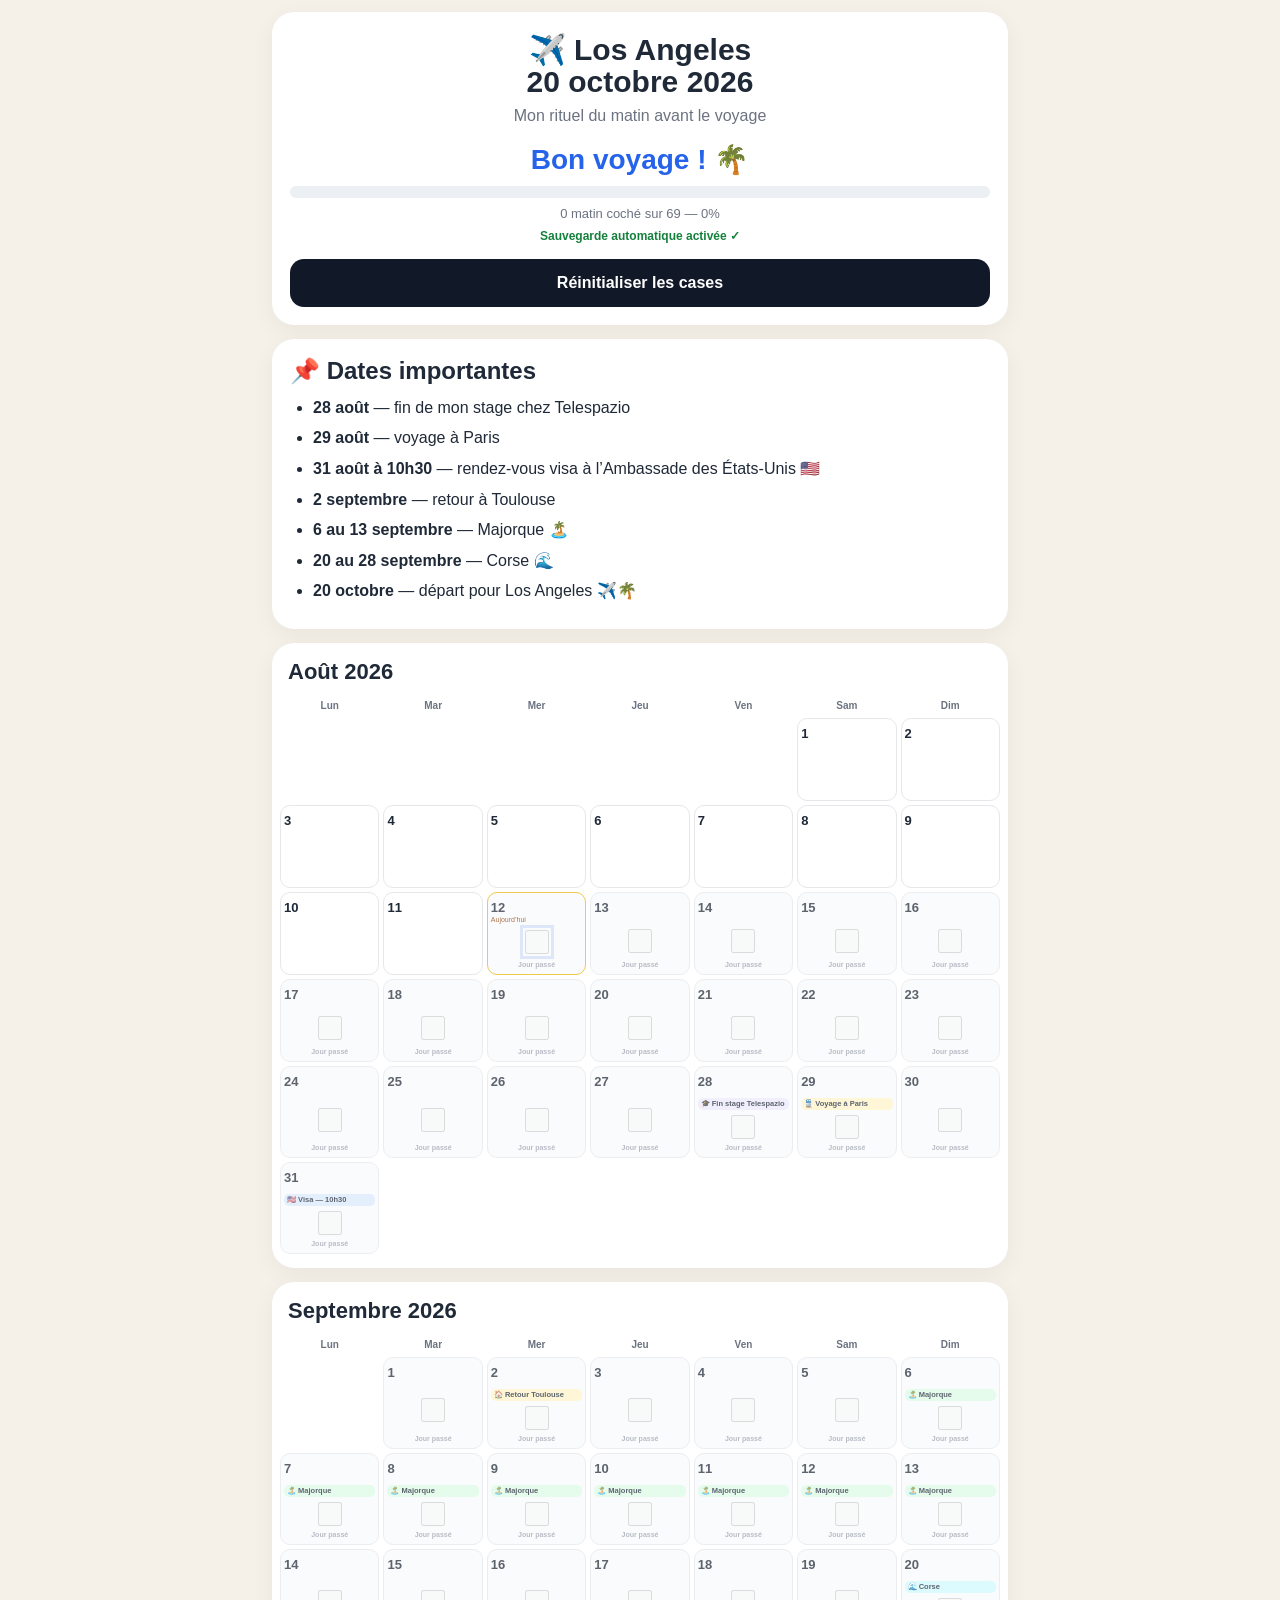
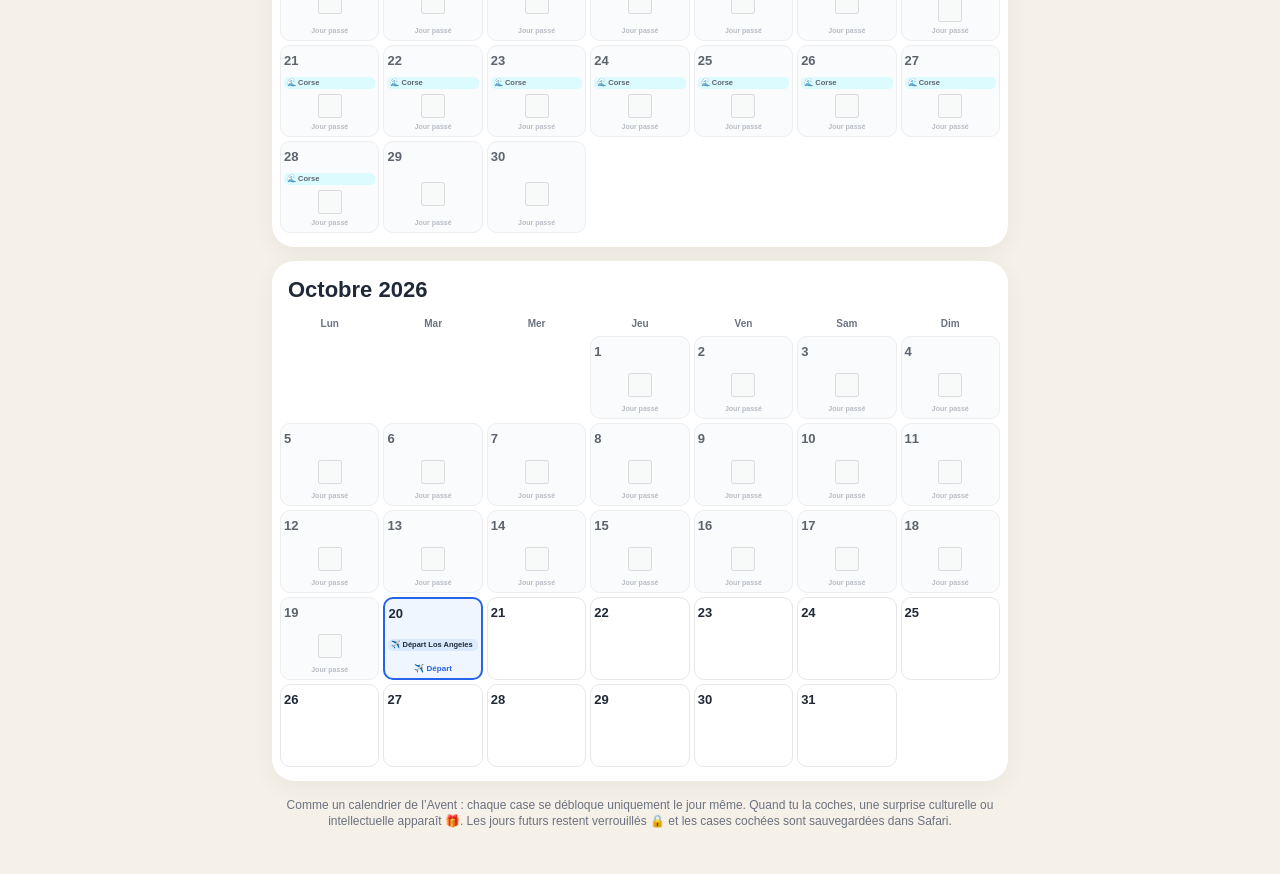
==== calendrier_los_angeles_avent_articles.html @ ee4fb354 "Update calendar" ====
<!DOCTYPE html>
<html lang="fr">
<head>
<meta charset="UTF-8">
<meta name="viewport" content="width=device-width, initial-scale=1, viewport-fit=cover">
<title>Los Angeles — 20 octobre 2026</title>
<style>
:root {
  --bg:#f5f0e8; --card:#fff; --text:#1f2937; --muted:#6b7280;
  --blue:#2563eb; --green:#16a34a; --border:#e5e7eb; --today:#fff6cc;
}
* { box-sizing:border-box; }
html { -webkit-text-size-adjust:100%; }
body {
  margin:0; background:var(--bg); color:var(--text);
  font-family:-apple-system,BlinkMacSystemFont,"Segoe UI",Arial,sans-serif;
  overflow-x:hidden;
}
.wrap { width:100%; max-width:760px; margin:auto; padding:12px; }
.card,.month {
  background:var(--card); border-radius:22px; padding:18px;
  margin-bottom:14px; box-shadow:0 6px 24px rgba(0,0,0,.05);
}
.hero { text-align:center; }
h1 { font-size:30px; line-height:1.08; margin:4px 0 8px; }
.subtitle { color:var(--muted); font-size:16px; }
.countdown { font-size:28px; font-weight:800; color:var(--blue); margin:18px 0 10px; }
.progress { height:12px; border-radius:999px; background:#eceff3; overflow:hidden; }
.progress > div { height:100%; width:0; background:var(--green); transition:width .2s; }
.stats { margin-top:8px; color:var(--muted); font-size:13px; min-height:18px; }
.save-status { margin-top:5px; color:#15803d; font-size:12px; font-weight:700; min-height:16px; }
.reset {
  width:100%; min-height:48px; margin-top:14px; border:0; border-radius:14px;
  background:#111827; color:white; font-size:16px; font-weight:600;
}
.dates h2 { font-size:24px; margin:0 0 12px; }
.dates ul { margin:0; padding-left:23px; }
.dates li { margin:9px 0; line-height:1.35; }
.month { padding:14px 8px; }
.month h2 { margin:2px 8px 12px; font-size:22px; }
.grid { display:grid; grid-template-columns:repeat(7,minmax(0,1fr)); gap:4px; }
.dow { text-align:center; font-size:10px; font-weight:800; color:var(--muted); padding:3px 0; }
.day,.blank { min-width:0; min-height:83px; border-radius:10px; }
.day {
  border:1px solid var(--border); padding:5px 3px; display:flex;
  flex-direction:column; gap:3px; justify-content:space-between; background:#fff;
}
.day.today { background:var(--today); border-color:#eab308; }
.day.done { background:#f0fdf4; border-color:#86efac; }
.day.trip { border:2px solid var(--blue); background:#eff6ff; }
.top { min-height:23px; }
.num { font-weight:800; font-size:13px; }
.todaylabel { font-size:7px; color:#92400e; line-height:1; }
.event {
  border-radius:5px; padding:2px 3px; font-size:7.5px; line-height:1.1;
  font-weight:700; overflow-wrap:anywhere;
}
.stage { background:#ede9fe; }
.paris { background:#fef3c7; }
.visa { background:#dbeafe; }
.majorque { background:#dcfce7; }
.corse { background:#cffafe; }
.tripbadge { background:#dbeafe; }
.checkrow {
  display:flex; align-items:center; justify-content:center; min-height:28px;
  cursor:pointer;
}
.checkrow input { width:24px; height:24px; margin:0; }
.checkrow span { display:none; }
.departure { font-size:8px; font-weight:800; color:var(--blue); text-align:center; }
.day.locked { background:#f8fafc; opacity:.62; }
.day.missed { background:#f9fafb; opacity:.72; }
.lockmsg { font-size:8px; text-align:center; color:#64748b; font-weight:700; line-height:1.1; }
.missedmsg { font-size:7px; text-align:center; color:#9ca3af; font-weight:700; line-height:1.1; }
.day.today .checkrow input { outline:3px solid rgba(37,99,235,.18); outline-offset:2px; }
.note { color:var(--muted); text-align:center; font-size:12px; line-height:1.4; padding:2px 12px 20px; }

@media (max-width:390px) {
  .wrap { padding:7px; }
  .card { padding:15px 12px; border-radius:18px; }
  h1 { font-size:25px; }
  .countdown { font-size:24px; }
  .month { padding:11px 5px; border-radius:17px; }
  .grid { gap:3px; }
  .day,.blank { min-height:78px; }
  .day { padding:4px 2px; }
  .event { font-size:6.8px; padding:2px; }
  .checkrow input { width:22px; height:22px; }
}

.surprise-modal {
  position:fixed; inset:0; z-index:9999; display:none;
  align-items:center; justify-content:center; padding:18px;
  background:rgba(15,23,42,.58); backdrop-filter:blur(4px);
}
.surprise-modal.show { display:flex; }
.surprise-box {
  width:min(100%,520px); max-height:82vh; overflow:auto;
  background:#fff; border-radius:24px; padding:24px 20px 20px;
  box-shadow:0 24px 80px rgba(0,0,0,.25);
  animation:pop .24s ease-out;
}
@keyframes pop {
  from { transform:scale(.92); opacity:0; }
  to { transform:scale(1); opacity:1; }
}
.surprise-kicker {
  font-size:13px; text-transform:uppercase; letter-spacing:.08em;
  color:#7c3aed; font-weight:800; margin-bottom:8px;
}
.surprise-box h3 {
  margin:0 0 12px; font-size:24px; line-height:1.18;
}
.surprise-box p {
  margin:0; font-size:16px; line-height:1.55; color:#374151;
}
.surprise-close {
  width:100%; min-height:48px; margin-top:18px; border:0;
  border-radius:14px; background:#111827; color:white;
  font-size:16px; font-weight:700;
}
.surprise-again {
  display:none; width:100%; margin-top:4px; border:1px solid #ddd6fe;
  background:#f5f3ff; color:#5b21b6; border-radius:10px;
  min-height:30px; font-size:11px; font-weight:700;
}
.day.done .surprise-again { display:block; }
@media (max-width:390px) {
  .surprise-box { padding:20px 16px 16px; border-radius:20px; }
  .surprise-box h3 { font-size:21px; }
  .surprise-box p { font-size:15px; }
}


.article-body {
  font-size:15px;
  line-height:1.65;
  color:#374151;
}
.article-body p {
  margin:0 0 14px;
}
.takeaway {
  margin-top:16px;
  padding:14px;
  border-radius:14px;
  background:#f5f3ff;
  color:#5b21b6;
  line-height:1.5;
}
.surprise-box {
  max-height:88vh;
}
@media (max-width:390px) {
  .article-body { font-size:14.5px; line-height:1.6; }
  .surprise-box { max-height:86vh; }
}

</style>
</head>
<body>
<div class="wrap">

<section class="card hero">
  <h1>✈️ Los Angeles<br>20 octobre 2026</h1>
  <div class="subtitle">Mon rituel du matin avant le voyage</div>
  <div class="countdown" id="countdown">J-69 avant Los Angeles 🌴</div>
  <div class="progress"><div id="bar"></div></div>
  <div class="stats" id="stats">Coche une case chaque matin ✅</div>
  <div class="save-status" id="saveStatus">Sauvegarde automatique activée ✓</div>
  <button class="reset" id="reset" type="button">Réinitialiser les cases</button>
</section>

<section class="card dates">
  <h2>📌 Dates importantes</h2>
  <ul>
    <li><strong>28 août</strong> — fin de mon stage chez Telespazio</li>
    <li><strong>29 août</strong> — voyage à Paris</li>
    <li><strong>31 août à 10h30</strong> — rendez-vous visa à l’Ambassade des États-Unis 🇺🇸</li>
    <li><strong>2 septembre</strong> — retour à Toulouse</li>
    <li><strong>6 au 13 septembre</strong> — Majorque 🏝️</li>
    <li><strong>20 au 28 septembre</strong> — Corse 🌊</li>
    <li><strong>20 octobre</strong> — départ pour Los Angeles ✈️🌴</li>
  </ul>
</section>

<section class="month"><h2>Août 2026</h2><div class="grid"><div class="dow">Lun</div><div class="dow">Mar</div><div class="dow">Mer</div><div class="dow">Jeu</div><div class="dow">Ven</div><div class="dow">Sam</div><div class="dow">Dim</div><div class="blank"></div><div class="blank"></div><div class="blank"></div><div class="blank"></div><div class="blank"></div><div class="day past"><div class="top"><span class="num">1</span></div></div><div class="day past"><div class="top"><span class="num">2</span></div></div><div class="day past"><div class="top"><span class="num">3</span></div></div><div class="day past"><div class="top"><span class="num">4</span></div></div><div class="day past"><div class="top"><span class="num">5</span></div></div><div class="day past"><div class="top"><span class="num">6</span></div></div><div class="day past"><div class="top"><span class="num">7</span></div></div><div class="day past"><div class="top"><span class="num">8</span></div></div><div class="day past"><div class="top"><span class="num">9</span></div></div><div class="day past"><div class="top"><span class="num">10</span></div></div><div class="day past"><div class="top"><span class="num">11</span></div></div><div class="day today"><div class="top"><span class="num">12</span><div class="todaylabel">Aujourd’hui</div></div><label class="checkrow"><input type="checkbox" data-key="2026-08-12" aria-label="Cocher le 12 Août"><span>Fait</span></label></div><div class="day"><div class="top"><span class="num">13</span></div><label class="checkrow"><input type="checkbox" data-key="2026-08-13" aria-label="Cocher le 13 Août"><span>Fait</span></label></div><div class="day"><div class="top"><span class="num">14</span></div><label class="checkrow"><input type="checkbox" data-key="2026-08-14" aria-label="Cocher le 14 Août"><span>Fait</span></label></div><div class="day"><div class="top"><span class="num">15</span></div><label class="checkrow"><input type="checkbox" data-key="2026-08-15" aria-label="Cocher le 15 Août"><span>Fait</span></label></div><div class="day"><div class="top"><span class="num">16</span></div><label class="checkrow"><input type="checkbox" data-key="2026-08-16" aria-label="Cocher le 16 Août"><span>Fait</span></label></div><div class="day"><div class="top"><span class="num">17</span></div><label class="checkrow"><input type="checkbox" data-key="2026-08-17" aria-label="Cocher le 17 Août"><span>Fait</span></label></div><div class="day"><div class="top"><span class="num">18</span></div><label class="checkrow"><input type="checkbox" data-key="2026-08-18" aria-label="Cocher le 18 Août"><span>Fait</span></label></div><div class="day"><div class="top"><span class="num">19</span></div><label class="checkrow"><input type="checkbox" data-key="2026-08-19" aria-label="Cocher le 19 Août"><span>Fait</span></label></div><div class="day"><div class="top"><span class="num">20</span></div><label class="checkrow"><input type="checkbox" data-key="2026-08-20" aria-label="Cocher le 20 Août"><span>Fait</span></label></div><div class="day"><div class="top"><span class="num">21</span></div><label class="checkrow"><input type="checkbox" data-key="2026-08-21" aria-label="Cocher le 21 Août"><span>Fait</span></label></div><div class="day"><div class="top"><span class="num">22</span></div><label class="checkrow"><input type="checkbox" data-key="2026-08-22" aria-label="Cocher le 22 Août"><span>Fait</span></label></div><div class="day"><div class="top"><span class="num">23</span></div><label class="checkrow"><input type="checkbox" data-key="2026-08-23" aria-label="Cocher le 23 Août"><span>Fait</span></label></div><div class="day"><div class="top"><span class="num">24</span></div><label class="checkrow"><input type="checkbox" data-key="2026-08-24" aria-label="Cocher le 24 Août"><span>Fait</span></label></div><div class="day"><div class="top"><span class="num">25</span></div><label class="checkrow"><input type="checkbox" data-key="2026-08-25" aria-label="Cocher le 25 Août"><span>Fait</span></label></div><div class="day"><div class="top"><span class="num">26</span></div><label class="checkrow"><input type="checkbox" data-key="2026-08-26" aria-label="Cocher le 26 Août"><span>Fait</span></label></div><div class="day"><div class="top"><span class="num">27</span></div><label class="checkrow"><input type="checkbox" data-key="2026-08-27" aria-label="Cocher le 27 Août"><span>Fait</span></label></div><div class="day"><div class="top"><span class="num">28</span></div><div class="event stage">🎓 Fin stage Telespazio</div><label class="checkrow"><input type="checkbox" data-key="2026-08-28" aria-label="Cocher le 28 Août"><span>Fait</span></label></div><div class="day"><div class="top"><span class="num">29</span></div><div class="event paris">🚆 Voyage à Paris</div><label class="checkrow"><input type="checkbox" data-key="2026-08-29" aria-label="Cocher le 29 Août"><span>Fait</span></label></div><div class="day"><div class="top"><span class="num">30</span></div><label class="checkrow"><input type="checkbox" data-key="2026-08-30" aria-label="Cocher le 30 Août"><span>Fait</span></label></div><div class="day"><div class="top"><span class="num">31</span></div><div class="event visa">🇺🇸 Visa — 10h30</div><label class="checkrow"><input type="checkbox" data-key="2026-08-31" aria-label="Cocher le 31 Août"><span>Fait</span></label></div><div class="blank"></div><div class="blank"></div><div class="blank"></div><div class="blank"></div><div class="blank"></div><div class="blank"></div></div></section>
<section class="month"><h2>Septembre 2026</h2><div class="grid"><div class="dow">Lun</div><div class="dow">Mar</div><div class="dow">Mer</div><div class="dow">Jeu</div><div class="dow">Ven</div><div class="dow">Sam</div><div class="dow">Dim</div><div class="blank"></div><div class="day"><div class="top"><span class="num">1</span></div><label class="checkrow"><input type="checkbox" data-key="2026-09-01" aria-label="Cocher le 1 Septembre"><span>Fait</span></label></div><div class="day"><div class="top"><span class="num">2</span></div><div class="event paris">🏠 Retour Toulouse</div><label class="checkrow"><input type="checkbox" data-key="2026-09-02" aria-label="Cocher le 2 Septembre"><span>Fait</span></label></div><div class="day"><div class="top"><span class="num">3</span></div><label class="checkrow"><input type="checkbox" data-key="2026-09-03" aria-label="Cocher le 3 Septembre"><span>Fait</span></label></div><div class="day"><div class="top"><span class="num">4</span></div><label class="checkrow"><input type="checkbox" data-key="2026-09-04" aria-label="Cocher le 4 Septembre"><span>Fait</span></label></div><div class="day"><div class="top"><span class="num">5</span></div><label class="checkrow"><input type="checkbox" data-key="2026-09-05" aria-label="Cocher le 5 Septembre"><span>Fait</span></label></div><div class="day"><div class="top"><span class="num">6</span></div><div class="event majorque">🏝️ Majorque</div><label class="checkrow"><input type="checkbox" data-key="2026-09-06" aria-label="Cocher le 6 Septembre"><span>Fait</span></label></div><div class="day"><div class="top"><span class="num">7</span></div><div class="event majorque">🏝️ Majorque</div><label class="checkrow"><input type="checkbox" data-key="2026-09-07" aria-label="Cocher le 7 Septembre"><span>Fait</span></label></div><div class="day"><div class="top"><span class="num">8</span></div><div class="event majorque">🏝️ Majorque</div><label class="checkrow"><input type="checkbox" data-key="2026-09-08" aria-label="Cocher le 8 Septembre"><span>Fait</span></label></div><div class="day"><div class="top"><span class="num">9</span></div><div class="event majorque">🏝️ Majorque</div><label class="checkrow"><input type="checkbox" data-key="2026-09-09" aria-label="Cocher le 9 Septembre"><span>Fait</span></label></div><div class="day"><div class="top"><span class="num">10</span></div><div class="event majorque">🏝️ Majorque</div><label class="checkrow"><input type="checkbox" data-key="2026-09-10" aria-label="Cocher le 10 Septembre"><span>Fait</span></label></div><div class="day"><div class="top"><span class="num">11</span></div><div class="event majorque">🏝️ Majorque</div><label class="checkrow"><input type="checkbox" data-key="2026-09-11" aria-label="Cocher le 11 Septembre"><span>Fait</span></label></div><div class="day"><div class="top"><span class="num">12</span></div><div class="event majorque">🏝️ Majorque</div><label class="checkrow"><input type="checkbox" data-key="2026-09-12" aria-label="Cocher le 12 Septembre"><span>Fait</span></label></div><div class="day"><div class="top"><span class="num">13</span></div><div class="event majorque">🏝️ Majorque</div><label class="checkrow"><input type="checkbox" data-key="2026-09-13" aria-label="Cocher le 13 Septembre"><span>Fait</span></label></div><div class="day"><div class="top"><span class="num">14</span></div><label class="checkrow"><input type="checkbox" data-key="2026-09-14" aria-label="Cocher le 14 Septembre"><span>Fait</span></label></div><div class="day"><div class="top"><span class="num">15</span></div><label class="checkrow"><input type="checkbox" data-key="2026-09-15" aria-label="Cocher le 15 Septembre"><span>Fait</span></label></div><div class="day"><div class="top"><span class="num">16</span></div><label class="checkrow"><input type="checkbox" data-key="2026-09-16" aria-label="Cocher le 16 Septembre"><span>Fait</span></label></div><div class="day"><div class="top"><span class="num">17</span></div><label class="checkrow"><input type="checkbox" data-key="2026-09-17" aria-label="Cocher le 17 Septembre"><span>Fait</span></label></div><div class="day"><div class="top"><span class="num">18</span></div><label class="checkrow"><input type="checkbox" data-key="2026-09-18" aria-label="Cocher le 18 Septembre"><span>Fait</span></label></div><div class="day"><div class="top"><span class="num">19</span></div><label class="checkrow"><input type="checkbox" data-key="2026-09-19" aria-label="Cocher le 19 Septembre"><span>Fait</span></label></div><div class="day"><div class="top"><span class="num">20</span></div><div class="event corse">🌊 Corse</div><label class="checkrow"><input type="checkbox" data-key="2026-09-20" aria-label="Cocher le 20 Septembre"><span>Fait</span></label></div><div class="day"><div class="top"><span class="num">21</span></div><div class="event corse">🌊 Corse</div><label class="checkrow"><input type="checkbox" data-key="2026-09-21" aria-label="Cocher le 21 Septembre"><span>Fait</span></label></div><div class="day"><div class="top"><span class="num">22</span></div><div class="event corse">🌊 Corse</div><label class="checkrow"><input type="checkbox" data-key="2026-09-22" aria-label="Cocher le 22 Septembre"><span>Fait</span></label></div><div class="day"><div class="top"><span class="num">23</span></div><div class="event corse">🌊 Corse</div><label class="checkrow"><input type="checkbox" data-key="2026-09-23" aria-label="Cocher le 23 Septembre"><span>Fait</span></label></div><div class="day"><div class="top"><span class="num">24</span></div><div class="event corse">🌊 Corse</div><label class="checkrow"><input type="checkbox" data-key="2026-09-24" aria-label="Cocher le 24 Septembre"><span>Fait</span></label></div><div class="day"><div class="top"><span class="num">25</span></div><div class="event corse">🌊 Corse</div><label class="checkrow"><input type="checkbox" data-key="2026-09-25" aria-label="Cocher le 25 Septembre"><span>Fait</span></label></div><div class="day"><div class="top"><span class="num">26</span></div><div class="event corse">🌊 Corse</div><label class="checkrow"><input type="checkbox" data-key="2026-09-26" aria-label="Cocher le 26 Septembre"><span>Fait</span></label></div><div class="day"><div class="top"><span class="num">27</span></div><div class="event corse">🌊 Corse</div><label class="checkrow"><input type="checkbox" data-key="2026-09-27" aria-label="Cocher le 27 Septembre"><span>Fait</span></label></div><div class="day"><div class="top"><span class="num">28</span></div><div class="event corse">🌊 Corse</div><label class="checkrow"><input type="checkbox" data-key="2026-09-28" aria-label="Cocher le 28 Septembre"><span>Fait</span></label></div><div class="day"><div class="top"><span class="num">29</span></div><label class="checkrow"><input type="checkbox" data-key="2026-09-29" aria-label="Cocher le 29 Septembre"><span>Fait</span></label></div><div class="day"><div class="top"><span class="num">30</span></div><label class="checkrow"><input type="checkbox" data-key="2026-09-30" aria-label="Cocher le 30 Septembre"><span>Fait</span></label></div><div class="blank"></div><div class="blank"></div><div class="blank"></div><div class="blank"></div></div></section>
<section class="month"><h2>Octobre 2026</h2><div class="grid"><div class="dow">Lun</div><div class="dow">Mar</div><div class="dow">Mer</div><div class="dow">Jeu</div><div class="dow">Ven</div><div class="dow">Sam</div><div class="dow">Dim</div><div class="blank"></div><div class="blank"></div><div class="blank"></div><div class="day"><div class="top"><span class="num">1</span></div><label class="checkrow"><input type="checkbox" data-key="2026-10-01" aria-label="Cocher le 1 Octobre"><span>Fait</span></label></div><div class="day"><div class="top"><span class="num">2</span></div><label class="checkrow"><input type="checkbox" data-key="2026-10-02" aria-label="Cocher le 2 Octobre"><span>Fait</span></label></div><div class="day"><div class="top"><span class="num">3</span></div><label class="checkrow"><input type="checkbox" data-key="2026-10-03" aria-label="Cocher le 3 Octobre"><span>Fait</span></label></div><div class="day"><div class="top"><span class="num">4</span></div><label class="checkrow"><input type="checkbox" data-key="2026-10-04" aria-label="Cocher le 4 Octobre"><span>Fait</span></label></div><div class="day"><div class="top"><span class="num">5</span></div><label class="checkrow"><input type="checkbox" data-key="2026-10-05" aria-label="Cocher le 5 Octobre"><span>Fait</span></label></div><div class="day"><div class="top"><span class="num">6</span></div><label class="checkrow"><input type="checkbox" data-key="2026-10-06" aria-label="Cocher le 6 Octobre"><span>Fait</span></label></div><div class="day"><div class="top"><span class="num">7</span></div><label class="checkrow"><input type="checkbox" data-key="2026-10-07" aria-label="Cocher le 7 Octobre"><span>Fait</span></label></div><div class="day"><div class="top"><span class="num">8</span></div><label class="checkrow"><input type="checkbox" data-key="2026-10-08" aria-label="Cocher le 8 Octobre"><span>Fait</span></label></div><div class="day"><div class="top"><span class="num">9</span></div><label class="checkrow"><input type="checkbox" data-key="2026-10-09" aria-label="Cocher le 9 Octobre"><span>Fait</span></label></div><div class="day"><div class="top"><span class="num">10</span></div><label class="checkrow"><input type="checkbox" data-key="2026-10-10" aria-label="Cocher le 10 Octobre"><span>Fait</span></label></div><div class="day"><div class="top"><span class="num">11</span></div><label class="checkrow"><input type="checkbox" data-key="2026-10-11" aria-label="Cocher le 11 Octobre"><span>Fait</span></label></div><div class="day"><div class="top"><span class="num">12</span></div><label class="checkrow"><input type="checkbox" data-key="2026-10-12" aria-label="Cocher le 12 Octobre"><span>Fait</span></label></div><div class="day"><div class="top"><span class="num">13</span></div><label class="checkrow"><input type="checkbox" data-key="2026-10-13" aria-label="Cocher le 13 Octobre"><span>Fait</span></label></div><div class="day"><div class="top"><span class="num">14</span></div><label class="checkrow"><input type="checkbox" data-key="2026-10-14" aria-label="Cocher le 14 Octobre"><span>Fait</span></label></div><div class="day"><div class="top"><span class="num">15</span></div><label class="checkrow"><input type="checkbox" data-key="2026-10-15" aria-label="Cocher le 15 Octobre"><span>Fait</span></label></div><div class="day"><div class="top"><span class="num">16</span></div><label class="checkrow"><input type="checkbox" data-key="2026-10-16" aria-label="Cocher le 16 Octobre"><span>Fait</span></label></div><div class="day"><div class="top"><span class="num">17</span></div><label class="checkrow"><input type="checkbox" data-key="2026-10-17" aria-label="Cocher le 17 Octobre"><span>Fait</span></label></div><div class="day"><div class="top"><span class="num">18</span></div><label class="checkrow"><input type="checkbox" data-key="2026-10-18" aria-label="Cocher le 18 Octobre"><span>Fait</span></label></div><div class="day"><div class="top"><span class="num">19</span></div><label class="checkrow"><input type="checkbox" data-key="2026-10-19" aria-label="Cocher le 19 Octobre"><span>Fait</span></label></div><div class="day trip"><div class="top"><span class="num">20</span></div><div class="event tripbadge">✈️ Départ Los Angeles</div><div class="departure">✈️ Départ</div></div><div class="day"><div class="top"><span class="num">21</span></div></div><div class="day"><div class="top"><span class="num">22</span></div></div><div class="day"><div class="top"><span class="num">23</span></div></div><div class="day"><div class="top"><span class="num">24</span></div></div><div class="day"><div class="top"><span class="num">25</span></div></div><div class="day"><div class="top"><span class="num">26</span></div></div><div class="day"><div class="top"><span class="num">27</span></div></div><div class="day"><div class="top"><span class="num">28</span></div></div><div class="day"><div class="top"><span class="num">29</span></div></div><div class="day"><div class="top"><span class="num">30</span></div></div><div class="day"><div class="top"><span class="num">31</span></div></div><div class="blank"></div></div></section>

<p class="note">
Comme un calendrier de l’Avent : chaque case se débloque uniquement le jour même. Quand tu la coches, une surprise culturelle ou intellectuelle apparaît 🎁. Les jours futurs restent verrouillés 🔒 et les cases cochées sont sauvegardées dans Safari.
</p>
</div>

<div class="surprise-modal" id="surpriseModal" role="dialog" aria-modal="true" aria-labelledby="surpriseTitle">
  <div class="surprise-box">
    <div class="surprise-kicker">🎁 Article du jour</div>
    <h3 id="surpriseTitle"></h3>
    <div id="surpriseText" class="article-body"></div>
    <button class="surprise-close" id="surpriseClose" type="button">Terminer l’article ✓</button>
  </div>
</div>

<script>
(function() {
  const trip = new Date(2026,9,20);
  const STORAGE_KEY = "la_morning_checklist_2026_v4";
  const DB_NAME = "LosAngelesCalendarDB";
  const STORE_NAME = "calendar";
  const boxes = Array.from(document.querySelectorAll('input[type="checkbox"][data-key]'));
  const saveStatus = document.getElementById("saveStatus");
  const surprises = {"2026-08-12": {"title": "Pourquoi le ciel est bleu ?", "article": "<p><strong>Introduction.</strong> La lumière du Soleil contient toutes les couleurs. Dans l’atmosphère, les petites longueurs d’onde — surtout le bleu — sont davantage diffusées dans toutes les directions. C’est la diffusion de Rayleigh.</p><p>Ce sujet montre qu’une question simple peut ouvrir sur plusieurs domaines à la fois. Chercher le « pourquoi » permet souvent de relier sciences, histoire, géographie, technologie et société.</p><p>Ce qui est intéressant, c’est que ce phénomène ne doit pas être regardé isolément. Il s’inscrit dans un contexte plus large et permet de mieux comprendre le monde qui nous entoure. C’est l’objectif de ces cadeaux quotidiens : partir d’une idée simple et la développer comme dans un petit article.</p><div class='takeaway'><strong>À retenir :</strong> Une information devient plus mémorable lorsqu’on la relie à une situation concrète.</div>"}, "2026-08-13": {"title": "Los Angeles et son nom espagnol", "article": "<p><strong>Introduction.</strong> Los Angeles vient de l’espagnol. La ville a été fondée en 1781 sous domination espagnole. Son nom moderne conserve cette histoire hispanique.</p><p>Ce sujet permet de regarder Los Angeles autrement que comme une simple destination touristique. La ville actuelle résulte de plusieurs siècles d’histoire, de migrations, d’urbanisme, de cinéma, d’industrie et de transformations économiques.</p><p>Ce qui est intéressant, c’est que ce phénomène ne doit pas être regardé isolément. Il s’inscrit dans un contexte plus large et permet de mieux comprendre le monde qui nous entoure. C’est l’objectif de ces cadeaux quotidiens : partir d’une idée simple et la développer comme dans un petit article.</p><div class='takeaway'><strong>À retenir :</strong> Los Angeles est plus facile à comprendre quand on relie son image actuelle à son histoire et à sa géographie.</div>"}, "2026-08-14": {"title": "Comment fonctionne le GPS ?", "article": "<p><strong>Introduction.</strong> Ton téléphone calcule sa position grâce aux signaux de plusieurs satellites. Il mesure le temps mis par leurs signaux pour arriver et utilise la trilatération pour estimer ta position.</p><p>Derrière ce phénomène se cachent plusieurs disciplines : physique, mathématiques, informatique, électronique et ingénierie. Les systèmes spatiaux doivent fonctionner avec une précision extrême, car une petite erreur au départ peut devenir très importante après des milliers de kilomètres.</p><p>Ce qui est intéressant, c’est que ce phénomène ne doit pas être regardé isolément. Il s’inscrit dans un contexte plus large et permet de mieux comprendre le monde qui nous entoure. C’est l’objectif de ces cadeaux quotidiens : partir d’une idée simple et la développer comme dans un petit article.</p><div class='takeaway'><strong>À retenir :</strong> L’espace est un domaine où la précision, la redondance et la compréhension des lois physiques sont essentielles.</div>"}, "2026-08-15": {"title": "Pourquoi voyage-t-on mieux avec un passeport biométrique ?", "article": "<p><strong>Introduction.</strong> Un passeport biométrique contient une puce électronique avec des données d’identité et biométriques. Elle permet des contrôles plus rapides et renforce la vérification de l’identité.</p><p>Ces démarches sont directement liées à la souveraineté des États. Chaque pays fixe ses propres règles d’entrée, de séjour et de contrôle des voyageurs. Les documents demandés servent à vérifier l’identité, le motif du voyage et le respect des conditions prévues.</p><p>Ce qui est intéressant, c’est que ce phénomène ne doit pas être regardé isolément. Il s’inscrit dans un contexte plus large et permet de mieux comprendre le monde qui nous entoure. C’est l’objectif de ces cadeaux quotidiens : partir d’une idée simple et la développer comme dans un petit article.</p><div class='takeaway'><strong>À retenir :</strong> Un visa est une autorisation liée aux règles d’entrée d’un État, pas simplement une formalité administrative.</div>"}, "2026-08-16": {"title": "Le décalage horaire", "article": "<p><strong>Introduction.</strong> Los Angeles est dans le fuseau Pacific Time. Le décalage avec Toulouse varie selon les changements d’heure, mais il est généralement de plusieurs heures : ton corps doit alors resynchroniser son horloge interne.</p><p>Le voyage aérien mélange physique et biologie. Il faut comprendre comment un avion se maintient dans l’air, mais aussi comment notre organisme réagit aux changements rapides d’heure, de lumière et de rythme de sommeil.</p><p>Ce qui est intéressant, c’est que ce phénomène ne doit pas être regardé isolément. Il s’inscrit dans un contexte plus large et permet de mieux comprendre le monde qui nous entoure. C’est l’objectif de ces cadeaux quotidiens : partir d’une idée simple et la développer comme dans un petit article.</p><div class='takeaway'><strong>À retenir :</strong> Voyager loin, c’est déplacer son corps dans l’espace tout en obligeant son horloge interne à se recaler.</div>"}, "2026-08-17": {"title": "Qu’est-ce que le jet lag ?", "article": "<p><strong>Introduction.</strong> Le jet lag apparaît lorsque ton rythme circadien n’est plus aligné avec l’heure locale. La lumière, les heures de repas et le sommeil aident ton cerveau à se recalibrer.</p><p>Le voyage aérien mélange physique et biologie. Il faut comprendre comment un avion se maintient dans l’air, mais aussi comment notre organisme réagit aux changements rapides d’heure, de lumière et de rythme de sommeil.</p><p>Ce qui est intéressant, c’est que ce phénomène ne doit pas être regardé isolément. Il s’inscrit dans un contexte plus large et permet de mieux comprendre le monde qui nous entoure. C’est l’objectif de ces cadeaux quotidiens : partir d’une idée simple et la développer comme dans un petit article.</p><div class='takeaway'><strong>À retenir :</strong> Voyager loin, c’est déplacer son corps dans l’espace tout en obligeant son horloge interne à se recaler.</div>"}, "2026-08-18": {"title": "Pourquoi les avions volent-ils ?", "article": "<p><strong>Introduction.</strong> Une aile est conçue pour créer une différence de pression et dévier l’air vers le bas. Cette interaction produit une force vers le haut appelée portance.</p><p>Le voyage aérien mélange physique et biologie. Il faut comprendre comment un avion se maintient dans l’air, mais aussi comment notre organisme réagit aux changements rapides d’heure, de lumière et de rythme de sommeil.</p><p>Ce qui est intéressant, c’est que ce phénomène ne doit pas être regardé isolément. Il s’inscrit dans un contexte plus large et permet de mieux comprendre le monde qui nous entoure. C’est l’objectif de ces cadeaux quotidiens : partir d’une idée simple et la développer comme dans un petit article.</p><div class='takeaway'><strong>À retenir :</strong> Voyager loin, c’est déplacer son corps dans l’espace tout en obligeant son horloge interne à se recaler.</div>"}, "2026-08-19": {"title": "Pourquoi les avions suivent-ils parfois une route courbe ?", "article": "<p><strong>Introduction.</strong> Sur une Terre sphérique, le trajet le plus court entre deux points suit souvent un grand cercle. Sur une carte plate, cette route paraît courbée.</p><p>Le voyage aérien mélange physique et biologie. Il faut comprendre comment un avion se maintient dans l’air, mais aussi comment notre organisme réagit aux changements rapides d’heure, de lumière et de rythme de sommeil.</p><p>Ce qui est intéressant, c’est que ce phénomène ne doit pas être regardé isolément. Il s’inscrit dans un contexte plus large et permet de mieux comprendre le monde qui nous entoure. C’est l’objectif de ces cadeaux quotidiens : partir d’une idée simple et la développer comme dans un petit article.</p><div class='takeaway'><strong>À retenir :</strong> Voyager loin, c’est déplacer son corps dans l’espace tout en obligeant son horloge interne à se recaler.</div>"}, "2026-08-20": {"title": "La Méditerranée, carrefour de civilisations", "article": "<p><strong>Introduction.</strong> Grecs, Phéniciens, Romains, Arabes, marchands italiens et bien d’autres peuples ont circulé autour de la Méditerranée pendant des millénaires, mélangeant langues, techniques et cuisines.</p><p>Les îles méditerranéennes sont des territoires fascinants parce qu’elles combinent isolement relatif et forts échanges maritimes. Cela favorise des identités locales marquées tout en laissant des traces de nombreuses influences extérieures dans la langue, l’architecture, la cuisine et les traditions.</p><p>Ce qui est intéressant, c’est que ce phénomène ne doit pas être regardé isolément. Il s’inscrit dans un contexte plus large et permet de mieux comprendre le monde qui nous entoure. C’est l’objectif de ces cadeaux quotidiens : partir d’une idée simple et la développer comme dans un petit article.</p><div class='takeaway'><strong>À retenir :</strong> Une île peut être à la fois un refuge culturel, un carrefour maritime et une frontière.</div>"}, "2026-08-21": {"title": "Qu’est-ce qu’une île ?", "article": "<p><strong>Introduction.</strong> Une île est une terre entourée d’eau. Majorque et la Corse sont toutes deux méditerranéennes, mais elles appartiennent à des ensembles géographiques, linguistiques et historiques très différents.</p><p>Ce sujet montre qu’une question simple peut ouvrir sur plusieurs domaines à la fois. Chercher le « pourquoi » permet souvent de relier sciences, histoire, géographie, technologie et société.</p><p>Ce qui est intéressant, c’est que ce phénomène ne doit pas être regardé isolément. Il s’inscrit dans un contexte plus large et permet de mieux comprendre le monde qui nous entoure. C’est l’objectif de ces cadeaux quotidiens : partir d’une idée simple et la développer comme dans un petit article.</p><div class='takeaway'><strong>À retenir :</strong> Une information devient plus mémorable lorsqu’on la relie à une situation concrète.</div>"}, "2026-08-22": {"title": "Pourquoi les palmiers sont-ils associés à Los Angeles ?", "article": "<p><strong>Introduction.</strong> Les palmiers ne définissent pas à eux seuls l’écosystème naturel de Los Angeles. Beaucoup ont été plantés pour l’image urbaine, le tourisme et l’esthétique du sud de la Californie.</p><p>Ce sujet permet de regarder Los Angeles autrement que comme une simple destination touristique. La ville actuelle résulte de plusieurs siècles d’histoire, de migrations, d’urbanisme, de cinéma, d’industrie et de transformations économiques.</p><p>Ce qui est intéressant, c’est que ce phénomène ne doit pas être regardé isolément. Il s’inscrit dans un contexte plus large et permet de mieux comprendre le monde qui nous entoure. C’est l’objectif de ces cadeaux quotidiens : partir d’une idée simple et la développer comme dans un petit article.</p><div class='takeaway'><strong>À retenir :</strong> Los Angeles est plus facile à comprendre quand on relie son image actuelle à son histoire et à sa géographie.</div>"}, "2026-08-23": {"title": "Le cinéma et Los Angeles", "article": "<p><strong>Introduction.</strong> Hollywood est devenu un centre majeur du cinéma au début du XXe siècle. Le climat, la variété des paysages et l’industrie déjà présente ont favorisé son développement.</p><p>Ce sujet permet de regarder Los Angeles autrement que comme une simple destination touristique. La ville actuelle résulte de plusieurs siècles d’histoire, de migrations, d’urbanisme, de cinéma, d’industrie et de transformations économiques.</p><p>Ce qui est intéressant, c’est que ce phénomène ne doit pas être regardé isolément. Il s’inscrit dans un contexte plus large et permet de mieux comprendre le monde qui nous entoure. C’est l’objectif de ces cadeaux quotidiens : partir d’une idée simple et la développer comme dans un petit article.</p><div class='takeaway'><strong>À retenir :</strong> Los Angeles est plus facile à comprendre quand on relie son image actuelle à son histoire et à sa géographie.</div>"}, "2026-08-24": {"title": "Comment fonctionne une ambassade ?", "article": "<p><strong>Introduction.</strong> Une ambassade représente officiellement un État dans un autre pays. Elle s’occupe de diplomatie, de relations politiques et parfois de services consulaires.</p><p>Ces démarches sont directement liées à la souveraineté des États. Chaque pays fixe ses propres règles d’entrée, de séjour et de contrôle des voyageurs. Les documents demandés servent à vérifier l’identité, le motif du voyage et le respect des conditions prévues.</p><p>Ce qui est intéressant, c’est que ce phénomène ne doit pas être regardé isolément. Il s’inscrit dans un contexte plus large et permet de mieux comprendre le monde qui nous entoure. C’est l’objectif de ces cadeaux quotidiens : partir d’une idée simple et la développer comme dans un petit article.</p><div class='takeaway'><strong>À retenir :</strong> Un visa est une autorisation liée aux règles d’entrée d’un État, pas simplement une formalité administrative.</div>"}, "2026-08-25": {"title": "Pourquoi un visa existe-t-il ?", "article": "<p><strong>Introduction.</strong> Un visa est une autorisation liée aux règles d’entrée d’un pays. Selon le type de voyage, la durée et la nationalité, les conditions peuvent être très différentes.</p><p>Ces démarches sont directement liées à la souveraineté des États. Chaque pays fixe ses propres règles d’entrée, de séjour et de contrôle des voyageurs. Les documents demandés servent à vérifier l’identité, le motif du voyage et le respect des conditions prévues.</p><p>Ce qui est intéressant, c’est que ce phénomène ne doit pas être regardé isolément. Il s’inscrit dans un contexte plus large et permet de mieux comprendre le monde qui nous entoure. C’est l’objectif de ces cadeaux quotidiens : partir d’une idée simple et la développer comme dans un petit article.</p><div class='takeaway'><strong>À retenir :</strong> Un visa est une autorisation liée aux règles d’entrée d’un État, pas simplement une formalité administrative.</div>"}, "2026-08-26": {"title": "La différence entre ambassade et consulat", "article": "<p><strong>Introduction.</strong> Une ambassade représente surtout l’État au niveau diplomatique. Un consulat s’occupe davantage des démarches administratives et de l’assistance aux ressortissants.</p><p>Ces démarches sont directement liées à la souveraineté des États. Chaque pays fixe ses propres règles d’entrée, de séjour et de contrôle des voyageurs. Les documents demandés servent à vérifier l’identité, le motif du voyage et le respect des conditions prévues.</p><p>Ce qui est intéressant, c’est que ce phénomène ne doit pas être regardé isolément. Il s’inscrit dans un contexte plus large et permet de mieux comprendre le monde qui nous entoure. C’est l’objectif de ces cadeaux quotidiens : partir d’une idée simple et la développer comme dans un petit article.</p><div class='takeaway'><strong>À retenir :</strong> Un visa est une autorisation liée aux règles d’entrée d’un État, pas simplement une formalité administrative.</div>"}, "2026-08-27": {"title": "Paris et l’urbanisme haussmannien", "article": "<p><strong>Introduction.</strong> Au XIXe siècle, Paris a été profondément transformé sous Napoléon III et le préfet Haussmann : grands boulevards, immeubles alignés, égouts et nouveaux espaces publics.</p><p>Ce sujet montre qu’une question simple peut ouvrir sur plusieurs domaines à la fois. Chercher le « pourquoi » permet souvent de relier sciences, histoire, géographie, technologie et société.</p><p>Ce qui est intéressant, c’est que ce phénomène ne doit pas être regardé isolément. Il s’inscrit dans un contexte plus large et permet de mieux comprendre le monde qui nous entoure. C’est l’objectif de ces cadeaux quotidiens : partir d’une idée simple et la développer comme dans un petit article.</p><div class='takeaway'><strong>À retenir :</strong> Une information devient plus mémorable lorsqu’on la relie à une situation concrète.</div>"}, "2026-08-28": {"title": "🛰️ Dernier jour chez Telespazio : comment communique-t-on avec un satellite ?", "article": "<p><strong>Une communication par satellite commence généralement par une station au sol.</strong> Elle transmet un signal radio vers le satellite : c’est la liaison montante, ou <em>uplink</em>. Le satellite reçoit ce signal, le traite ou l’amplifie, puis le renvoie vers une autre zone de la Terre : c’est la liaison descendante, ou <em>downlink</em>.</p><p>Pour que cela fonctionne, il faut choisir une fréquence adaptée, orienter précisément les antennes et tenir compte de la distance. Un satellite géostationnaire se situe à environ 35 786 km au-dessus de l’équateur. Le signal doit donc parcourir des dizaines de milliers de kilomètres, ce qui explique qu’un léger délai puisse être perceptible.</p><p>Ces systèmes servent à la télévision, aux télécommunications, à la navigation, à la météo ou encore à l’observation de la Terre. Derrière une simple antenne se cache donc une chaîne complète mêlant mécanique orbitale, radiofréquences, informatique, électronique et opérations au sol.</p><div class='takeaway'><strong>À retenir :</strong> une communication spatiale est une chaîne complète du sol vers l’espace, puis de l’espace vers le sol.</div>"}, "2026-08-29": {"title": "🚆 Paris : comment le chemin de fer a changé notre rapport au voyage ?", "article": "<p>Avant le développement du chemin de fer, voyager loin demandait beaucoup de temps et dépendait fortement des routes, des chevaux et de la météo. Au XIXe siècle, le train a rendu les déplacements beaucoup plus rapides, réguliers et prévisibles.</p><p>Les gares ont ensuite transformé les villes. Elles ont créé de nouveaux quartiers, attiré hôtels, commerces et activités, et rapproché économiquement des régions autrefois séparées par de longues journées de voyage.</p><p>Le chemin de fer a même participé à la standardisation de l’heure : avec des horaires précis entre plusieurs villes, il devenait impossible de conserver partout une heure locale différente basée uniquement sur la position du Soleil.</p><div class='takeaway'><strong>À retenir :</strong> le train n’a pas seulement accéléré les déplacements ; il a changé notre manière de penser le temps et la distance.</div>"}, "2026-08-30": {"title": "Qu’est-ce qu’une orbite géostationnaire ?", "article": "<p><strong>Introduction.</strong> Un satellite géostationnaire tourne autour de la Terre en environ 24 heures au-dessus de l’équateur. Vu depuis le sol, il semble rester au même endroit dans le ciel.</p><p>Derrière ce phénomène se cachent plusieurs disciplines : physique, mathématiques, informatique, électronique et ingénierie. Les systèmes spatiaux doivent fonctionner avec une précision extrême, car une petite erreur au départ peut devenir très importante après des milliers de kilomètres.</p><p>Ce qui est intéressant, c’est que ce phénomène ne doit pas être regardé isolément. Il s’inscrit dans un contexte plus large et permet de mieux comprendre le monde qui nous entoure. C’est l’objectif de ces cadeaux quotidiens : partir d’une idée simple et la développer comme dans un petit article.</p><div class='takeaway'><strong>À retenir :</strong> L’espace est un domaine où la précision, la redondance et la compréhension des lois physiques sont essentielles.</div>"}, "2026-08-31": {"title": "🇺🇸 Jour du visa : à quoi sert réellement une ambassade ?", "article": "<p>Une ambassade est la représentation officielle d’un pays auprès d’un autre État. Son rôle principal est diplomatique : elle entretient les relations politiques, économiques, culturelles et stratégiques entre les deux pays.</p><p>Les services consulaires s’occupent davantage des personnes : passeports, documents administratifs, assistance aux ressortissants et, selon les situations, certaines procédures liées aux visas. Un visa correspond donc à une décision prise selon les règles d’entrée du pays concerné.</p><p>Lors d’une procédure de visa, l’objectif est notamment de vérifier que l’identité, le motif du séjour et les informations fournies sont cohérents. Les règles varient selon la nationalité du voyageur, la durée du séjour et la catégorie d’autorisation demandée.</p><div class='takeaway'><strong>À retenir :</strong> l’ambassade représente l’État ; les services consulaires gèrent surtout les démarches et l’assistance aux personnes.</div>"}, "2026-09-01": {"title": "Majorque et les Baléares", "article": "<p><strong>Introduction.</strong> Majorque est la plus grande île des Baléares, un archipel espagnol de Méditerranée occidentale. Le catalan et l’espagnol y sont présents dans la vie quotidienne.</p><p>Les îles méditerranéennes sont des territoires fascinants parce qu’elles combinent isolement relatif et forts échanges maritimes. Cela favorise des identités locales marquées tout en laissant des traces de nombreuses influences extérieures dans la langue, l’architecture, la cuisine et les traditions.</p><p>Ce qui est intéressant, c’est que ce phénomène ne doit pas être regardé isolément. Il s’inscrit dans un contexte plus large et permet de mieux comprendre le monde qui nous entoure. C’est l’objectif de ces cadeaux quotidiens : partir d’une idée simple et la développer comme dans un petit article.</p><div class='takeaway'><strong>À retenir :</strong> Une île peut être à la fois un refuge culturel, un carrefour maritime et une frontière.</div>"}, "2026-09-02": {"title": "🏠 Retour à Toulouse : pourquoi un voyage change-t-il notre regard ?", "article": "<p>Quand on quitte temporairement un environnement familier, notre cerveau reçoit énormément de nouvelles informations : nouveaux lieux, nouvelles habitudes, sons différents, façons de se déplacer et repères inconnus. Cette nouveauté augmente naturellement notre attention.</p><p>Au retour, notre ville habituelle peut alors sembler légèrement différente. Pourtant, elle n’a pas forcément changé : c’est surtout notre point de comparaison qui s’est élargi. On remarque parfois des détails auxquels on ne faisait plus attention avant de partir.</p><p>C’est l’un des effets intéressants du voyage : il ne modifie pas seulement ce que l’on connaît du monde, mais également la manière dont on regarde ce que l’on connaissait déjà.</p><div class='takeaway'><strong>À retenir :</strong> revenir chez soi fait partie du voyage, car notre regard a changé entre-temps.</div>"}, "2026-09-03": {"title": "Pourquoi l’eau de Méditerranée est-elle très salée ?", "article": "<p><strong>Introduction.</strong> La Méditerranée perd beaucoup d’eau par évaporation et reçoit relativement peu d’eau douce. Son échange avec l’Atlantique par Gibraltar compense en partie ce déficit.</p><p>Les îles méditerranéennes sont des territoires fascinants parce qu’elles combinent isolement relatif et forts échanges maritimes. Cela favorise des identités locales marquées tout en laissant des traces de nombreuses influences extérieures dans la langue, l’architecture, la cuisine et les traditions.</p><p>Ce qui est intéressant, c’est que ce phénomène ne doit pas être regardé isolément. Il s’inscrit dans un contexte plus large et permet de mieux comprendre le monde qui nous entoure. C’est l’objectif de ces cadeaux quotidiens : partir d’une idée simple et la développer comme dans un petit article.</p><div class='takeaway'><strong>À retenir :</strong> Une île peut être à la fois un refuge culturel, un carrefour maritime et une frontière.</div>"}, "2026-09-04": {"title": "Les langues romanes", "article": "<p><strong>Introduction.</strong> Le français, l’espagnol, l’italien, le catalan et le corse descendent principalement du latin populaire. Leur proximité explique de nombreux mots et structures similaires.</p><p>Ce sujet montre qu’une question simple peut ouvrir sur plusieurs domaines à la fois. Chercher le « pourquoi » permet souvent de relier sciences, histoire, géographie, technologie et société.</p><p>Ce qui est intéressant, c’est que ce phénomène ne doit pas être regardé isolément. Il s’inscrit dans un contexte plus large et permet de mieux comprendre le monde qui nous entoure. C’est l’objectif de ces cadeaux quotidiens : partir d’une idée simple et la développer comme dans un petit article.</p><div class='takeaway'><strong>À retenir :</strong> Une information devient plus mémorable lorsqu’on la relie à une situation concrète.</div>"}, "2026-09-05": {"title": "La Corse, une montagne dans la mer", "article": "<p><strong>Introduction.</strong> La Corse est très montagneuse malgré sa taille. Son relief explique la diversité de ses paysages, de ses microclimats et de nombreux contrastes entre littoral et intérieur.</p><p>Les îles méditerranéennes sont des territoires fascinants parce qu’elles combinent isolement relatif et forts échanges maritimes. Cela favorise des identités locales marquées tout en laissant des traces de nombreuses influences extérieures dans la langue, l’architecture, la cuisine et les traditions.</p><p>Ce qui est intéressant, c’est que ce phénomène ne doit pas être regardé isolément. Il s’inscrit dans un contexte plus large et permet de mieux comprendre le monde qui nous entoure. C’est l’objectif de ces cadeaux quotidiens : partir d’une idée simple et la développer comme dans un petit article.</p><div class='takeaway'><strong>À retenir :</strong> Une île peut être à la fois un refuge culturel, un carrefour maritime et une frontière.</div>"}, "2026-09-06": {"title": "🏝️ Majorque — découverte du jour 1", "article": "<p><strong>Introduction.</strong> Majorque est la plus grande île des Baléares. Sa situation en Méditerranée en a fait un lieu de passage et d’échanges pendant des siècles.</p><p>Les îles méditerranéennes sont des territoires fascinants parce qu’elles combinent isolement relatif et forts échanges maritimes. Cela favorise des identités locales marquées tout en laissant des traces de nombreuses influences extérieures dans la langue, l’architecture, la cuisine et les traditions.</p><p>Ce qui est intéressant, c’est que ce phénomène ne doit pas être regardé isolément. Il s’inscrit dans un contexte plus large et permet de mieux comprendre le monde qui nous entoure. C’est l’objectif de ces cadeaux quotidiens : partir d’une idée simple et la développer comme dans un petit article.</p><div class='takeaway'><strong>À retenir :</strong> Une île peut être à la fois un refuge culturel, un carrefour maritime et une frontière.</div>"}, "2026-09-07": {"title": "🏝️ Majorque — découverte du jour 2", "article": "<p><strong>Introduction.</strong> La Serra de Tramuntana est une chaîne montagneuse spectaculaire qui structure le nord-ouest de l’île et crée de nombreux microclimats.</p><p>Les îles méditerranéennes sont des territoires fascinants parce qu’elles combinent isolement relatif et forts échanges maritimes. Cela favorise des identités locales marquées tout en laissant des traces de nombreuses influences extérieures dans la langue, l’architecture, la cuisine et les traditions.</p><p>Ce qui est intéressant, c’est que ce phénomène ne doit pas être regardé isolément. Il s’inscrit dans un contexte plus large et permet de mieux comprendre le monde qui nous entoure. C’est l’objectif de ces cadeaux quotidiens : partir d’une idée simple et la développer comme dans un petit article.</p><div class='takeaway'><strong>À retenir :</strong> Une île peut être à la fois un refuge culturel, un carrefour maritime et une frontière.</div>"}, "2026-09-08": {"title": "🏝️ Majorque — découverte du jour 3", "article": "<p><strong>Introduction.</strong> Le catalan est co-officiel aux Baléares avec l’espagnol. La variété locale parlée à Majorque est souvent appelée mallorquí.</p><p>Les îles méditerranéennes sont des territoires fascinants parce qu’elles combinent isolement relatif et forts échanges maritimes. Cela favorise des identités locales marquées tout en laissant des traces de nombreuses influences extérieures dans la langue, l’architecture, la cuisine et les traditions.</p><p>Ce qui est intéressant, c’est que ce phénomène ne doit pas être regardé isolément. Il s’inscrit dans un contexte plus large et permet de mieux comprendre le monde qui nous entoure. C’est l’objectif de ces cadeaux quotidiens : partir d’une idée simple et la développer comme dans un petit article.</p><div class='takeaway'><strong>À retenir :</strong> Une île peut être à la fois un refuge culturel, un carrefour maritime et une frontière.</div>"}, "2026-09-09": {"title": "🏝️ Majorque — découverte du jour 4", "article": "<p><strong>Introduction.</strong> Les systèmes traditionnels d’irrigation de Majorque témoignent de siècles d’adaptation au climat méditerranéen.</p><p>Les îles méditerranéennes sont des territoires fascinants parce qu’elles combinent isolement relatif et forts échanges maritimes. Cela favorise des identités locales marquées tout en laissant des traces de nombreuses influences extérieures dans la langue, l’architecture, la cuisine et les traditions.</p><p>Ce qui est intéressant, c’est que ce phénomène ne doit pas être regardé isolément. Il s’inscrit dans un contexte plus large et permet de mieux comprendre le monde qui nous entoure. C’est l’objectif de ces cadeaux quotidiens : partir d’une idée simple et la développer comme dans un petit article.</p><div class='takeaway'><strong>À retenir :</strong> Une île peut être à la fois un refuge culturel, un carrefour maritime et une frontière.</div>"}, "2026-09-10": {"title": "🏝️ Majorque — découverte du jour 5", "article": "<p><strong>Introduction.</strong> L’architecture en pierre sèche est caractéristique de nombreux paysages méditerranéens, notamment pour les terrasses agricoles et les murets.</p><p>Les îles méditerranéennes sont des territoires fascinants parce qu’elles combinent isolement relatif et forts échanges maritimes. Cela favorise des identités locales marquées tout en laissant des traces de nombreuses influences extérieures dans la langue, l’architecture, la cuisine et les traditions.</p><p>Ce qui est intéressant, c’est que ce phénomène ne doit pas être regardé isolément. Il s’inscrit dans un contexte plus large et permet de mieux comprendre le monde qui nous entoure. C’est l’objectif de ces cadeaux quotidiens : partir d’une idée simple et la développer comme dans un petit article.</p><div class='takeaway'><strong>À retenir :</strong> Une île peut être à la fois un refuge culturel, un carrefour maritime et une frontière.</div>"}, "2026-09-11": {"title": "🏝️ Majorque — découverte du jour 6", "article": "<p><strong>Introduction.</strong> La Méditerranée est presque fermée : ses échanges avec l’Atlantique passent principalement par le détroit de Gibraltar.</p><p>Les îles méditerranéennes sont des territoires fascinants parce qu’elles combinent isolement relatif et forts échanges maritimes. Cela favorise des identités locales marquées tout en laissant des traces de nombreuses influences extérieures dans la langue, l’architecture, la cuisine et les traditions.</p><p>Ce qui est intéressant, c’est que ce phénomène ne doit pas être regardé isolément. Il s’inscrit dans un contexte plus large et permet de mieux comprendre le monde qui nous entoure. C’est l’objectif de ces cadeaux quotidiens : partir d’une idée simple et la développer comme dans un petit article.</p><div class='takeaway'><strong>À retenir :</strong> Une île peut être à la fois un refuge culturel, un carrefour maritime et une frontière.</div>"}, "2026-09-12": {"title": "🏝️ Majorque — découverte du jour 7", "article": "<p><strong>Introduction.</strong> Le tourisme a profondément transformé Majorque au XXe siècle, tant économiquement que dans l’aménagement du littoral.</p><p>Les îles méditerranéennes sont des territoires fascinants parce qu’elles combinent isolement relatif et forts échanges maritimes. Cela favorise des identités locales marquées tout en laissant des traces de nombreuses influences extérieures dans la langue, l’architecture, la cuisine et les traditions.</p><p>Ce qui est intéressant, c’est que ce phénomène ne doit pas être regardé isolément. Il s’inscrit dans un contexte plus large et permet de mieux comprendre le monde qui nous entoure. C’est l’objectif de ces cadeaux quotidiens : partir d’une idée simple et la développer comme dans un petit article.</p><div class='takeaway'><strong>À retenir :</strong> Une île peut être à la fois un refuge culturel, un carrefour maritime et une frontière.</div>"}, "2026-09-13": {"title": "🏝️ Majorque — découverte du jour 8", "article": "<p><strong>Introduction.</strong> Les îles développent souvent des identités culturelles très fortes parce que leur géographie favorise à la fois les échanges et une certaine autonomie.</p><p>Les îles méditerranéennes sont des territoires fascinants parce qu’elles combinent isolement relatif et forts échanges maritimes. Cela favorise des identités locales marquées tout en laissant des traces de nombreuses influences extérieures dans la langue, l’architecture, la cuisine et les traditions.</p><p>Ce qui est intéressant, c’est que ce phénomène ne doit pas être regardé isolément. Il s’inscrit dans un contexte plus large et permet de mieux comprendre le monde qui nous entoure. C’est l’objectif de ces cadeaux quotidiens : partir d’une idée simple et la développer comme dans un petit article.</p><div class='takeaway'><strong>À retenir :</strong> Une île peut être à la fois un refuge culturel, un carrefour maritime et une frontière.</div>"}, "2026-09-14": {"title": "Le port de Los Angeles", "article": "<p><strong>Introduction.</strong> Avec le port voisin de Long Beach, il constitue l’un des plus importants complexes portuaires des États-Unis et joue un rôle majeur dans le commerce transpacifique.</p><p>Ce sujet permet de regarder Los Angeles autrement que comme une simple destination touristique. La ville actuelle résulte de plusieurs siècles d’histoire, de migrations, d’urbanisme, de cinéma, d’industrie et de transformations économiques.</p><p>Ce qui est intéressant, c’est que ce phénomène ne doit pas être regardé isolément. Il s’inscrit dans un contexte plus large et permet de mieux comprendre le monde qui nous entoure. C’est l’objectif de ces cadeaux quotidiens : partir d’une idée simple et la développer comme dans un petit article.</p><div class='takeaway'><strong>À retenir :</strong> Los Angeles est plus facile à comprendre quand on relie son image actuelle à son histoire et à sa géographie.</div>"}, "2026-09-15": {"title": "Pourquoi Los Angeles est si étendue", "article": "<p><strong>Introduction.</strong> La croissance de Los Angeles a été fortement liée à l’automobile, aux autoroutes et à l’expansion de quartiers à faible densité sur une très vaste aire urbaine.</p><p>Ce sujet permet de regarder Los Angeles autrement que comme une simple destination touristique. La ville actuelle résulte de plusieurs siècles d’histoire, de migrations, d’urbanisme, de cinéma, d’industrie et de transformations économiques.</p><p>Ce qui est intéressant, c’est que ce phénomène ne doit pas être regardé isolément. Il s’inscrit dans un contexte plus large et permet de mieux comprendre le monde qui nous entoure. C’est l’objectif de ces cadeaux quotidiens : partir d’une idée simple et la développer comme dans un petit article.</p><div class='takeaway'><strong>À retenir :</strong> Los Angeles est plus facile à comprendre quand on relie son image actuelle à son histoire et à sa géographie.</div>"}, "2026-09-16": {"title": "Le métro de Los Angeles", "article": "<p><strong>Introduction.</strong> Malgré son image de ville automobile, Los Angeles possède un réseau de métro et de tramway en développement, qui relie plusieurs pôles de l’agglomération.</p><p>Ce sujet permet de regarder Los Angeles autrement que comme une simple destination touristique. La ville actuelle résulte de plusieurs siècles d’histoire, de migrations, d’urbanisme, de cinéma, d’industrie et de transformations économiques.</p><p>Ce qui est intéressant, c’est que ce phénomène ne doit pas être regardé isolément. Il s’inscrit dans un contexte plus large et permet de mieux comprendre le monde qui nous entoure. C’est l’objectif de ces cadeaux quotidiens : partir d’une idée simple et la développer comme dans un petit article.</p><div class='takeaway'><strong>À retenir :</strong> Los Angeles est plus facile à comprendre quand on relie son image actuelle à son histoire et à sa géographie.</div>"}, "2026-09-17": {"title": "Le climat méditerranéen de Los Angeles", "article": "<p><strong>Introduction.</strong> Los Angeles connaît des étés généralement secs et des hivers plus doux et humides, un régime proche d’autres régions dites méditerranéennes.</p><p>Ce sujet permet de regarder Los Angeles autrement que comme une simple destination touristique. La ville actuelle résulte de plusieurs siècles d’histoire, de migrations, d’urbanisme, de cinéma, d’industrie et de transformations économiques.</p><p>Ce qui est intéressant, c’est que ce phénomène ne doit pas être regardé isolément. Il s’inscrit dans un contexte plus large et permet de mieux comprendre le monde qui nous entoure. C’est l’objectif de ces cadeaux quotidiens : partir d’une idée simple et la développer comme dans un petit article.</p><div class='takeaway'><strong>À retenir :</strong> Los Angeles est plus facile à comprendre quand on relie son image actuelle à son histoire et à sa géographie.</div>"}, "2026-09-18": {"title": "Pourquoi octobre peut être chaud en Californie du Sud", "article": "<p><strong>Introduction.</strong> Le climat local, la proximité du désert et certains vents secs peuvent maintenir des températures élevées en automne, même lorsque l’Europe commence à se rafraîchir.</p><p>Ce sujet permet de regarder Los Angeles autrement que comme une simple destination touristique. La ville actuelle résulte de plusieurs siècles d’histoire, de migrations, d’urbanisme, de cinéma, d’industrie et de transformations économiques.</p><p>Ce qui est intéressant, c’est que ce phénomène ne doit pas être regardé isolément. Il s’inscrit dans un contexte plus large et permet de mieux comprendre le monde qui nous entoure. C’est l’objectif de ces cadeaux quotidiens : partir d’une idée simple et la développer comme dans un petit article.</p><div class='takeaway'><strong>À retenir :</strong> Los Angeles est plus facile à comprendre quand on relie son image actuelle à son histoire et à sa géographie.</div>"}, "2026-09-19": {"title": "Les vents de Santa Ana", "article": "<p><strong>Introduction.</strong> Ce sont des vents secs et parfois très forts venant de l’intérieur des terres vers la côte. Ils peuvent faire monter les températures et accroître le risque d’incendie.</p><p>En Californie du Sud, les forces naturelles influencent directement la vie quotidienne. Relief, sécheresse, vents, océan et tectonique façonnent les paysages, les constructions, les infrastructures et les habitudes.</p><p>Ce qui est intéressant, c’est que ce phénomène ne doit pas être regardé isolément. Il s’inscrit dans un contexte plus large et permet de mieux comprendre le monde qui nous entoure. C’est l’objectif de ces cadeaux quotidiens : partir d’une idée simple et la développer comme dans un petit article.</p><div class='takeaway'><strong>À retenir :</strong> Comprendre un territoire, c’est aussi comprendre les forces naturelles qui le façonnent.</div>"}, "2026-09-20": {"title": "🌊 Corse — découverte du jour 1", "article": "<p><strong>Introduction.</strong> La Corse est souvent décrite comme une montagne dans la mer : son relief est exceptionnellement escarpé pour une île méditerranéenne.</p><p>Les îles méditerranéennes sont des territoires fascinants parce qu’elles combinent isolement relatif et forts échanges maritimes. Cela favorise des identités locales marquées tout en laissant des traces de nombreuses influences extérieures dans la langue, l’architecture, la cuisine et les traditions.</p><p>Ce qui est intéressant, c’est que ce phénomène ne doit pas être regardé isolément. Il s’inscrit dans un contexte plus large et permet de mieux comprendre le monde qui nous entoure. C’est l’objectif de ces cadeaux quotidiens : partir d’une idée simple et la développer comme dans un petit article.</p><div class='takeaway'><strong>À retenir :</strong> Une île peut être à la fois un refuge culturel, un carrefour maritime et une frontière.</div>"}, "2026-09-21": {"title": "🌊 Corse — découverte du jour 2", "article": "<p><strong>Introduction.</strong> Le corse est une langue romane, historiquement proche de variétés parlées en Italie centrale.</p><p>Les îles méditerranéennes sont des territoires fascinants parce qu’elles combinent isolement relatif et forts échanges maritimes. Cela favorise des identités locales marquées tout en laissant des traces de nombreuses influences extérieures dans la langue, l’architecture, la cuisine et les traditions.</p><p>Ce qui est intéressant, c’est que ce phénomène ne doit pas être regardé isolément. Il s’inscrit dans un contexte plus large et permet de mieux comprendre le monde qui nous entoure. C’est l’objectif de ces cadeaux quotidiens : partir d’une idée simple et la développer comme dans un petit article.</p><div class='takeaway'><strong>À retenir :</strong> Une île peut être à la fois un refuge culturel, un carrefour maritime et une frontière.</div>"}, "2026-09-22": {"title": "🌊 Corse — découverte du jour 3", "article": "<p><strong>Introduction.</strong> Le maquis corse réunit de nombreuses plantes adaptées à la chaleur et à la sécheresse, souvent très aromatiques.</p><p>Les îles méditerranéennes sont des territoires fascinants parce qu’elles combinent isolement relatif et forts échanges maritimes. Cela favorise des identités locales marquées tout en laissant des traces de nombreuses influences extérieures dans la langue, l’architecture, la cuisine et les traditions.</p><p>Ce qui est intéressant, c’est que ce phénomène ne doit pas être regardé isolément. Il s’inscrit dans un contexte plus large et permet de mieux comprendre le monde qui nous entoure. C’est l’objectif de ces cadeaux quotidiens : partir d’une idée simple et la développer comme dans un petit article.</p><div class='takeaway'><strong>À retenir :</strong> Une île peut être à la fois un refuge culturel, un carrefour maritime et une frontière.</div>"}, "2026-09-23": {"title": "🌊 Corse — découverte du jour 4", "article": "<p><strong>Introduction.</strong> Napoléon Bonaparte est né à Ajaccio en 1769, dans une Corse récemment intégrée au royaume de France.</p><p>Les îles méditerranéennes sont des territoires fascinants parce qu’elles combinent isolement relatif et forts échanges maritimes. Cela favorise des identités locales marquées tout en laissant des traces de nombreuses influences extérieures dans la langue, l’architecture, la cuisine et les traditions.</p><p>Ce qui est intéressant, c’est que ce phénomène ne doit pas être regardé isolément. Il s’inscrit dans un contexte plus large et permet de mieux comprendre le monde qui nous entoure. C’est l’objectif de ces cadeaux quotidiens : partir d’une idée simple et la développer comme dans un petit article.</p><div class='takeaway'><strong>À retenir :</strong> Une île peut être à la fois un refuge culturel, un carrefour maritime et une frontière.</div>"}, "2026-09-24": {"title": "🌊 Corse — découverte du jour 5", "article": "<p><strong>Introduction.</strong> Les montagnes corses créent des microclimats très différents entre littoral, vallées et altitude.</p><p>Les îles méditerranéennes sont des territoires fascinants parce qu’elles combinent isolement relatif et forts échanges maritimes. Cela favorise des identités locales marquées tout en laissant des traces de nombreuses influences extérieures dans la langue, l’architecture, la cuisine et les traditions.</p><p>Ce qui est intéressant, c’est que ce phénomène ne doit pas être regardé isolément. Il s’inscrit dans un contexte plus large et permet de mieux comprendre le monde qui nous entoure. C’est l’objectif de ces cadeaux quotidiens : partir d’une idée simple et la développer comme dans un petit article.</p><div class='takeaway'><strong>À retenir :</strong> Une île peut être à la fois un refuge culturel, un carrefour maritime et une frontière.</div>"}, "2026-09-25": {"title": "🌊 Corse — découverte du jour 6", "article": "<p><strong>Introduction.</strong> Le GR20 traverse la Corse du nord au sud et est considéré comme l’un des sentiers de grande randonnée les plus exigeants d’Europe.</p><p>Les îles méditerranéennes sont des territoires fascinants parce qu’elles combinent isolement relatif et forts échanges maritimes. Cela favorise des identités locales marquées tout en laissant des traces de nombreuses influences extérieures dans la langue, l’architecture, la cuisine et les traditions.</p><p>Ce qui est intéressant, c’est que ce phénomène ne doit pas être regardé isolément. Il s’inscrit dans un contexte plus large et permet de mieux comprendre le monde qui nous entoure. C’est l’objectif de ces cadeaux quotidiens : partir d’une idée simple et la développer comme dans un petit article.</p><div class='takeaway'><strong>À retenir :</strong> Une île peut être à la fois un refuge culturel, un carrefour maritime et une frontière.</div>"}, "2026-09-26": {"title": "🌊 Corse — découverte du jour 7", "article": "<p><strong>Introduction.</strong> Les tours génoises du littoral ont été construites principalement entre les XVIe et XVIIe siècles pour surveiller les côtes.</p><p>Les îles méditerranéennes sont des territoires fascinants parce qu’elles combinent isolement relatif et forts échanges maritimes. Cela favorise des identités locales marquées tout en laissant des traces de nombreuses influences extérieures dans la langue, l’architecture, la cuisine et les traditions.</p><p>Ce qui est intéressant, c’est que ce phénomène ne doit pas être regardé isolément. Il s’inscrit dans un contexte plus large et permet de mieux comprendre le monde qui nous entoure. C’est l’objectif de ces cadeaux quotidiens : partir d’une idée simple et la développer comme dans un petit article.</p><div class='takeaway'><strong>À retenir :</strong> Une île peut être à la fois un refuge culturel, un carrefour maritime et une frontière.</div>"}, "2026-09-27": {"title": "🌊 Corse — découverte du jour 8", "article": "<p><strong>Introduction.</strong> La Corse possède une biodiversité particulière, favorisée par son isolement insulaire et son relief.</p><p>Les îles méditerranéennes sont des territoires fascinants parce qu’elles combinent isolement relatif et forts échanges maritimes. Cela favorise des identités locales marquées tout en laissant des traces de nombreuses influences extérieures dans la langue, l’architecture, la cuisine et les traditions.</p><p>Ce qui est intéressant, c’est que ce phénomène ne doit pas être regardé isolément. Il s’inscrit dans un contexte plus large et permet de mieux comprendre le monde qui nous entoure. C’est l’objectif de ces cadeaux quotidiens : partir d’une idée simple et la développer comme dans un petit article.</p><div class='takeaway'><strong>À retenir :</strong> Une île peut être à la fois un refuge culturel, un carrefour maritime et une frontière.</div>"}, "2026-09-28": {"title": "🌊 Corse — découverte du jour 9", "article": "<p><strong>Introduction.</strong> Les chants polyphoniques corses sont une tradition culturelle majeure, fondée sur plusieurs voix qui s’entrelacent.</p><p>Les îles méditerranéennes sont des territoires fascinants parce qu’elles combinent isolement relatif et forts échanges maritimes. Cela favorise des identités locales marquées tout en laissant des traces de nombreuses influences extérieures dans la langue, l’architecture, la cuisine et les traditions.</p><p>Ce qui est intéressant, c’est que ce phénomène ne doit pas être regardé isolément. Il s’inscrit dans un contexte plus large et permet de mieux comprendre le monde qui nous entoure. C’est l’objectif de ces cadeaux quotidiens : partir d’une idée simple et la développer comme dans un petit article.</p><div class='takeaway'><strong>À retenir :</strong> Une île peut être à la fois un refuge culturel, un carrefour maritime et une frontière.</div>"}, "2026-09-29": {"title": "Les fuseaux horaires", "article": "<p><strong>Introduction.</strong> Ils ont été standardisés surtout avec le développement du chemin de fer et des communications modernes. Avant cela, de nombreuses villes utilisaient leur propre heure solaire.</p><p>Le voyage aérien mélange physique et biologie. Il faut comprendre comment un avion se maintient dans l’air, mais aussi comment notre organisme réagit aux changements rapides d’heure, de lumière et de rythme de sommeil.</p><p>Ce qui est intéressant, c’est que ce phénomène ne doit pas être regardé isolément. Il s’inscrit dans un contexte plus large et permet de mieux comprendre le monde qui nous entoure. C’est l’objectif de ces cadeaux quotidiens : partir d’une idée simple et la développer comme dans un petit article.</p><div class='takeaway'><strong>À retenir :</strong> Voyager loin, c’est déplacer son corps dans l’espace tout en obligeant son horloge interne à se recaler.</div>"}, "2026-09-30": {"title": "Pourquoi les États-Unis utilisent-ils plusieurs fuseaux horaires ?", "article": "<p><strong>Introduction.</strong> Le territoire continental est très large d’est en ouest. Plusieurs fuseaux permettent de garder midi approximativement proche du moment où le Soleil est au plus haut localement.</p><p>Le voyage aérien mélange physique et biologie. Il faut comprendre comment un avion se maintient dans l’air, mais aussi comment notre organisme réagit aux changements rapides d’heure, de lumière et de rythme de sommeil.</p><p>Ce qui est intéressant, c’est que ce phénomène ne doit pas être regardé isolément. Il s’inscrit dans un contexte plus large et permet de mieux comprendre le monde qui nous entoure. C’est l’objectif de ces cadeaux quotidiens : partir d’une idée simple et la développer comme dans un petit article.</p><div class='takeaway'><strong>À retenir :</strong> Voyager loin, c’est déplacer son corps dans l’espace tout en obligeant son horloge interne à se recaler.</div>"}, "2026-10-01": {"title": "Le système universitaire américain", "article": "<p><strong>Introduction.</strong> Les universités américaines combinent souvent enseignement général, spécialisation progressive et vie de campus. Les structures varient cependant beaucoup selon les établissements.</p><p>Ce sujet montre qu’une question simple peut ouvrir sur plusieurs domaines à la fois. Chercher le « pourquoi » permet souvent de relier sciences, histoire, géographie, technologie et société.</p><p>Ce qui est intéressant, c’est que ce phénomène ne doit pas être regardé isolément. Il s’inscrit dans un contexte plus large et permet de mieux comprendre le monde qui nous entoure. C’est l’objectif de ces cadeaux quotidiens : partir d’une idée simple et la développer comme dans un petit article.</p><div class='takeaway'><strong>À retenir :</strong> Une information devient plus mémorable lorsqu’on la relie à une situation concrète.</div>"}, "2026-10-02": {"title": "Le rôle de la NASA en Californie", "article": "<p><strong>Introduction.</strong> La Californie accueille plusieurs institutions majeures de recherche spatiale, dont le Jet Propulsion Laboratory, connu pour ses missions robotiques d’exploration du système solaire.</p><p>Ce sujet permet de regarder Los Angeles autrement que comme une simple destination touristique. La ville actuelle résulte de plusieurs siècles d’histoire, de migrations, d’urbanisme, de cinéma, d’industrie et de transformations économiques.</p><p>Ce qui est intéressant, c’est que ce phénomène ne doit pas être regardé isolément. Il s’inscrit dans un contexte plus large et permet de mieux comprendre le monde qui nous entoure. C’est l’objectif de ces cadeaux quotidiens : partir d’une idée simple et la développer comme dans un petit article.</p><div class='takeaway'><strong>À retenir :</strong> Los Angeles est plus facile à comprendre quand on relie son image actuelle à son histoire et à sa géographie.</div>"}, "2026-10-03": {"title": "Qu’est-ce qu’un rover martien ?", "article": "<p><strong>Introduction.</strong> Un rover est un véhicule robotisé conçu pour se déplacer sur la surface d’un autre monde. Il transporte des instruments pour analyser le sol, les roches et l’atmosphère.</p><p>Ce sujet montre qu’une question simple peut ouvrir sur plusieurs domaines à la fois. Chercher le « pourquoi » permet souvent de relier sciences, histoire, géographie, technologie et société.</p><p>Ce qui est intéressant, c’est que ce phénomène ne doit pas être regardé isolément. Il s’inscrit dans un contexte plus large et permet de mieux comprendre le monde qui nous entoure. C’est l’objectif de ces cadeaux quotidiens : partir d’une idée simple et la développer comme dans un petit article.</p><div class='takeaway'><strong>À retenir :</strong> Une information devient plus mémorable lorsqu’on la relie à une situation concrète.</div>"}, "2026-10-04": {"title": "Pourquoi Mars est rouge ?", "article": "<p><strong>Introduction.</strong> Sa couleur vient principalement d’oxydes de fer présents dans les poussières et les roches de sa surface — une forme de rouille à l’échelle planétaire.</p><p>Derrière ce phénomène se cachent plusieurs disciplines : physique, mathématiques, informatique, électronique et ingénierie. Les systèmes spatiaux doivent fonctionner avec une précision extrême, car une petite erreur au départ peut devenir très importante après des milliers de kilomètres.</p><p>Ce qui est intéressant, c’est que ce phénomène ne doit pas être regardé isolément. Il s’inscrit dans un contexte plus large et permet de mieux comprendre le monde qui nous entoure. C’est l’objectif de ces cadeaux quotidiens : partir d’une idée simple et la développer comme dans un petit article.</p><div class='takeaway'><strong>À retenir :</strong> L’espace est un domaine où la précision, la redondance et la compréhension des lois physiques sont essentielles.</div>"}, "2026-10-05": {"title": "L’océan Pacifique", "article": "<p><strong>Introduction.</strong> Le Pacifique est le plus vaste océan de la planète. Los Angeles se trouve sur sa façade orientale, face à un immense espace maritime reliant les Amériques, l’Asie et l’Océanie.</p><p>En Californie du Sud, les forces naturelles influencent directement la vie quotidienne. Relief, sécheresse, vents, océan et tectonique façonnent les paysages, les constructions, les infrastructures et les habitudes.</p><p>Ce qui est intéressant, c’est que ce phénomène ne doit pas être regardé isolément. Il s’inscrit dans un contexte plus large et permet de mieux comprendre le monde qui nous entoure. C’est l’objectif de ces cadeaux quotidiens : partir d’une idée simple et la développer comme dans un petit article.</p><div class='takeaway'><strong>À retenir :</strong> Comprendre un territoire, c’est aussi comprendre les forces naturelles qui le façonnent.</div>"}, "2026-10-06": {"title": "Pourquoi l’océan modère les températures", "article": "<p><strong>Introduction.</strong> L’eau se réchauffe et se refroidit plus lentement que la terre. Les régions côtières connaissent donc souvent des variations thermiques moins brutales que l’intérieur des continents.</p><p>En Californie du Sud, les forces naturelles influencent directement la vie quotidienne. Relief, sécheresse, vents, océan et tectonique façonnent les paysages, les constructions, les infrastructures et les habitudes.</p><p>Ce qui est intéressant, c’est que ce phénomène ne doit pas être regardé isolément. Il s’inscrit dans un contexte plus large et permet de mieux comprendre le monde qui nous entoure. C’est l’objectif de ces cadeaux quotidiens : partir d’une idée simple et la développer comme dans un petit article.</p><div class='takeaway'><strong>À retenir :</strong> Comprendre un territoire, c’est aussi comprendre les forces naturelles qui le façonnent.</div>"}, "2026-10-07": {"title": "Le phénomène El Niño", "article": "<p><strong>Introduction.</strong> El Niño est un réchauffement périodique du Pacifique équatorial qui modifie la circulation atmosphérique et peut influencer la météo dans de nombreuses régions du monde.</p><p>Ce sujet montre qu’une question simple peut ouvrir sur plusieurs domaines à la fois. Chercher le « pourquoi » permet souvent de relier sciences, histoire, géographie, technologie et société.</p><p>Ce qui est intéressant, c’est que ce phénomène ne doit pas être regardé isolément. Il s’inscrit dans un contexte plus large et permet de mieux comprendre le monde qui nous entoure. C’est l’objectif de ces cadeaux quotidiens : partir d’une idée simple et la développer comme dans un petit article.</p><div class='takeaway'><strong>À retenir :</strong> Une information devient plus mémorable lorsqu’on la relie à une situation concrète.</div>"}, "2026-10-08": {"title": "Pourquoi les plages ont-elles du sable ?", "article": "<p><strong>Introduction.</strong> Le sable provient de l’érosion progressive des roches, de minéraux transportés par les rivières et parfois de fragments biologiques. Les vagues et courants le redistribuent ensuite.</p><p>Ce sujet montre qu’une question simple peut ouvrir sur plusieurs domaines à la fois. Chercher le « pourquoi » permet souvent de relier sciences, histoire, géographie, technologie et société.</p><p>Ce qui est intéressant, c’est que ce phénomène ne doit pas être regardé isolément. Il s’inscrit dans un contexte plus large et permet de mieux comprendre le monde qui nous entoure. C’est l’objectif de ces cadeaux quotidiens : partir d’une idée simple et la développer comme dans un petit article.</p><div class='takeaway'><strong>À retenir :</strong> Une information devient plus mémorable lorsqu’on la relie à une situation concrète.</div>"}, "2026-10-09": {"title": "Venice Beach et son histoire", "article": "<p><strong>Introduction.</strong> Venice, à Los Angeles, a été développée au début du XXe siècle comme une station balnéaire inspirée de Venise, avec des canaux dont certains existent encore.</p><p>Ce sujet permet de regarder Los Angeles autrement que comme une simple destination touristique. La ville actuelle résulte de plusieurs siècles d’histoire, de migrations, d’urbanisme, de cinéma, d’industrie et de transformations économiques.</p><p>Ce qui est intéressant, c’est que ce phénomène ne doit pas être regardé isolément. Il s’inscrit dans un contexte plus large et permet de mieux comprendre le monde qui nous entoure. C’est l’objectif de ces cadeaux quotidiens : partir d’une idée simple et la développer comme dans un petit article.</p><div class='takeaway'><strong>À retenir :</strong> Los Angeles est plus facile à comprendre quand on relie son image actuelle à son histoire et à sa géographie.</div>"}, "2026-10-10": {"title": "Santa Monica Pier", "article": "<p><strong>Introduction.</strong> La jetée de Santa Monica est devenue un symbole du littoral de Los Angeles. Elle associe loisirs, histoire balnéaire et culture populaire américaine.</p><p>Ce sujet permet de regarder Los Angeles autrement que comme une simple destination touristique. La ville actuelle résulte de plusieurs siècles d’histoire, de migrations, d’urbanisme, de cinéma, d’industrie et de transformations économiques.</p><p>Ce qui est intéressant, c’est que ce phénomène ne doit pas être regardé isolément. Il s’inscrit dans un contexte plus large et permet de mieux comprendre le monde qui nous entoure. C’est l’objectif de ces cadeaux quotidiens : partir d’une idée simple et la développer comme dans un petit article.</p><div class='takeaway'><strong>À retenir :</strong> Los Angeles est plus facile à comprendre quand on relie son image actuelle à son histoire et à sa géographie.</div>"}, "2026-10-11": {"title": "Route 66", "article": "<p><strong>Introduction.</strong> Cette route historique reliait Chicago à Santa Monica. Elle est devenue un symbole de mobilité, de voyage automobile et d’imaginaire américain du XXe siècle.</p><p>Ce sujet permet de regarder Los Angeles autrement que comme une simple destination touristique. La ville actuelle résulte de plusieurs siècles d’histoire, de migrations, d’urbanisme, de cinéma, d’industrie et de transformations économiques.</p><p>Ce qui est intéressant, c’est que ce phénomène ne doit pas être regardé isolément. Il s’inscrit dans un contexte plus large et permet de mieux comprendre le monde qui nous entoure. C’est l’objectif de ces cadeaux quotidiens : partir d’une idée simple et la développer comme dans un petit article.</p><div class='takeaway'><strong>À retenir :</strong> Los Angeles est plus facile à comprendre quand on relie son image actuelle à son histoire et à sa géographie.</div>"}, "2026-10-12": {"title": "Pourquoi les États-Unis conduisent à droite", "article": "<p><strong>Introduction.</strong> La conduite à droite s’est imposée aux États-Unis au fil du développement des routes et des véhicules. Les conventions diffèrent historiquement selon les pays.</p><p>Ce sujet montre qu’une question simple peut ouvrir sur plusieurs domaines à la fois. Chercher le « pourquoi » permet souvent de relier sciences, histoire, géographie, technologie et société.</p><p>Ce qui est intéressant, c’est que ce phénomène ne doit pas être regardé isolément. Il s’inscrit dans un contexte plus large et permet de mieux comprendre le monde qui nous entoure. C’est l’objectif de ces cadeaux quotidiens : partir d’une idée simple et la développer comme dans un petit article.</p><div class='takeaway'><strong>À retenir :</strong> Une information devient plus mémorable lorsqu’on la relie à une situation concrète.</div>"}, "2026-10-13": {"title": "Le dollar américain", "article": "<p><strong>Introduction.</strong> Le symbole $ existait avant l’adoption du dollar américain et serait probablement lié à l’écriture abrégée du peso espagnol, monnaie très utilisée dans les Amériques.</p><p>Ce sujet montre qu’une question simple peut ouvrir sur plusieurs domaines à la fois. Chercher le « pourquoi » permet souvent de relier sciences, histoire, géographie, technologie et société.</p><p>Ce qui est intéressant, c’est que ce phénomène ne doit pas être regardé isolément. Il s’inscrit dans un contexte plus large et permet de mieux comprendre le monde qui nous entoure. C’est l’objectif de ces cadeaux quotidiens : partir d’une idée simple et la développer comme dans un petit article.</p><div class='takeaway'><strong>À retenir :</strong> Une information devient plus mémorable lorsqu’on la relie à une situation concrète.</div>"}, "2026-10-14": {"title": "Pourquoi les billets américains ont-ils tous une taille proche ?", "article": "<p><strong>Introduction.</strong> Contrairement à plusieurs monnaies où la taille varie selon la valeur, les billets américains ont des dimensions très similaires, ce qui influence leur design et leur reconnaissance.</p><p>Ce sujet montre qu’une question simple peut ouvrir sur plusieurs domaines à la fois. Chercher le « pourquoi » permet souvent de relier sciences, histoire, géographie, technologie et société.</p><p>Ce qui est intéressant, c’est que ce phénomène ne doit pas être regardé isolément. Il s’inscrit dans un contexte plus large et permet de mieux comprendre le monde qui nous entoure. C’est l’objectif de ces cadeaux quotidiens : partir d’une idée simple et la développer comme dans un petit article.</p><div class='takeaway'><strong>À retenir :</strong> Une information devient plus mémorable lorsqu’on la relie à une situation concrète.</div>"}, "2026-10-15": {"title": "La diversité linguistique de Los Angeles", "article": "<p><strong>Introduction.</strong> Los Angeles est l’une des villes les plus linguistiquement diverses des États-Unis. L’anglais et l’espagnol y occupent une place particulièrement importante.</p><p>Ce sujet permet de regarder Los Angeles autrement que comme une simple destination touristique. La ville actuelle résulte de plusieurs siècles d’histoire, de migrations, d’urbanisme, de cinéma, d’industrie et de transformations économiques.</p><p>Ce qui est intéressant, c’est que ce phénomène ne doit pas être regardé isolément. Il s’inscrit dans un contexte plus large et permet de mieux comprendre le monde qui nous entoure. C’est l’objectif de ces cadeaux quotidiens : partir d’une idée simple et la développer comme dans un petit article.</p><div class='takeaway'><strong>À retenir :</strong> Los Angeles est plus facile à comprendre quand on relie son image actuelle à son histoire et à sa géographie.</div>"}, "2026-10-16": {"title": "La cuisine californienne", "article": "<p><strong>Introduction.</strong> Elle mélange influences mexicaines, asiatiques, méditerranéennes et américaines, avec une forte valorisation des produits frais et des cuisines fusion.</p><p>Ce sujet permet de regarder Los Angeles autrement que comme une simple destination touristique. La ville actuelle résulte de plusieurs siècles d’histoire, de migrations, d’urbanisme, de cinéma, d’industrie et de transformations économiques.</p><p>Ce qui est intéressant, c’est que ce phénomène ne doit pas être regardé isolément. Il s’inscrit dans un contexte plus large et permet de mieux comprendre le monde qui nous entoure. C’est l’objectif de ces cadeaux quotidiens : partir d’une idée simple et la développer comme dans un petit article.</p><div class='takeaway'><strong>À retenir :</strong> Los Angeles est plus facile à comprendre quand on relie son image actuelle à son histoire et à sa géographie.</div>"}, "2026-10-17": {"title": "Pourquoi les tacos sont si importants à Los Angeles", "article": "<p><strong>Introduction.</strong> La proximité historique et culturelle avec le Mexique a profondément marqué la cuisine de Los Angeles. Le taco y existe sous une immense variété de styles.</p><p>Ce sujet permet de regarder Los Angeles autrement que comme une simple destination touristique. La ville actuelle résulte de plusieurs siècles d’histoire, de migrations, d’urbanisme, de cinéma, d’industrie et de transformations économiques.</p><p>Ce qui est intéressant, c’est que ce phénomène ne doit pas être regardé isolément. Il s’inscrit dans un contexte plus large et permet de mieux comprendre le monde qui nous entoure. C’est l’objectif de ces cadeaux quotidiens : partir d’une idée simple et la développer comme dans un petit article.</p><div class='takeaway'><strong>À retenir :</strong> Los Angeles est plus facile à comprendre quand on relie son image actuelle à son histoire et à sa géographie.</div>"}, "2026-10-18": {"title": "Le Getty Center", "article": "<p><strong>Introduction.</strong> Le Getty Center réunit art, architecture, jardins et vues panoramiques. Son architecture joue beaucoup avec la lumière naturelle et le paysage de Los Angeles.</p><p>Ce sujet montre qu’une question simple peut ouvrir sur plusieurs domaines à la fois. Chercher le « pourquoi » permet souvent de relier sciences, histoire, géographie, technologie et société.</p><p>Ce qui est intéressant, c’est que ce phénomène ne doit pas être regardé isolément. Il s’inscrit dans un contexte plus large et permet de mieux comprendre le monde qui nous entoure. C’est l’objectif de ces cadeaux quotidiens : partir d’une idée simple et la développer comme dans un petit article.</p><div class='takeaway'><strong>À retenir :</strong> Une information devient plus mémorable lorsqu’on la relie à une situation concrète.</div>"}, "2026-10-19": {"title": "L’architecture moderniste en Californie", "article": "<p><strong>Introduction.</strong> Le climat et la culture de la Californie ont favorisé des maisons ouvertes sur l’extérieur, de grandes baies vitrées et des expérimentations architecturales au XXe siècle.</p><p>Ce sujet permet de regarder Los Angeles autrement que comme une simple destination touristique. La ville actuelle résulte de plusieurs siècles d’histoire, de migrations, d’urbanisme, de cinéma, d’industrie et de transformations économiques.</p><p>Ce qui est intéressant, c’est que ce phénomène ne doit pas être regardé isolément. Il s’inscrit dans un contexte plus large et permet de mieux comprendre le monde qui nous entoure. C’est l’objectif de ces cadeaux quotidiens : partir d’une idée simple et la développer comme dans un petit article.</p><div class='takeaway'><strong>À retenir :</strong> Los Angeles est plus facile à comprendre quand on relie son image actuelle à son histoire et à sa géographie.</div>"}};
  const surpriseModal = document.getElementById("surpriseModal");
  const surpriseTitle = document.getElementById("surpriseTitle");
  const surpriseText = document.getElementById("surpriseText");
  const surpriseClose = document.getElementById("surpriseClose");
  let saved = {};

  function showSurprise(dayKey) {
    const item = surprises[dayKey];
    if (!item) return;
    surpriseTitle.textContent = item.title;
    surpriseText.innerHTML = item.article || "<p>Contenu indisponible.</p>";
    surpriseModal.classList.add("show");
  }

  function hideSurprise() {
    surpriseModal.classList.remove("show");
  }

  surpriseClose.addEventListener("click", hideSurprise);
  surpriseModal.addEventListener("click", function(e) {
    if (e.target === surpriseModal) hideSurprise();
  });


  function setStatus(text) {
    if (!saveStatus) return;
    saveStatus.textContent = text;
  }

  function updateCountdown() {
    const n = new Date();
    const today = new Date(n.getFullYear(),n.getMonth(),n.getDate());
    const diff = Math.ceil((trip-today)/86400000);
    const el = document.getElementById("countdown");
    if (diff > 1) el.textContent = "J-" + diff + " avant Los Angeles 🌴";
    else if (diff === 1) el.textContent = "J-1 : départ demain ! 🎉";
    else if (diff === 0) el.textContent = "C’est le grand jour ! ✈️🌴";
    else el.textContent = "Bon voyage ! 🌴";
  }

  function refresh() {
    const done = boxes.filter(b => b.checked).length;
    const total = boxes.length;
    const pct = total ? Math.round(done/total*100) : 0;
    document.getElementById("bar").style.width = pct + "%";
    document.getElementById("stats").textContent =
      done + " matin" + (done>1?"s":"") + " coché" + (done>1?"s":"") +
      " sur " + total + " — " + pct + "%";
    boxes.forEach(b => b.closest(".day").classList.toggle("done", b.checked));
  }

  function getTodayKey() {
    const n = new Date();
    const y = n.getFullYear();
    const m = String(n.getMonth()+1).padStart(2,"0");
    const d = String(n.getDate()).padStart(2,"0");
    return `${y}-${m}-${d}`;
  }

  function enforceAdventRules() {
    const todayKey = getTodayKey();

    boxes.forEach(b => {
      const day = b.closest(".day");
      const key = b.dataset.key;

      // Remove any old messages/buttons first.
      day.querySelectorAll(".lockmsg,.missedmsg,.surprise-again").forEach(el => el.remove());

      if (key === todayKey) {
        b.disabled = false;
        day.classList.remove("locked","missed");
      } else if (key > todayKey) {
        b.disabled = true;
        day.classList.add("locked");
        day.classList.remove("missed");

        const msg = document.createElement("div");
        msg.className = "lockmsg";
        msg.textContent = "🔒 Pas encore";
        day.appendChild(msg);
      } else {
        // Past days: keep an already-saved check visible, but don't allow editing.
        b.disabled = true;
        day.classList.remove("locked");
        if (!saved[key]) {
          day.classList.add("missed");
          const msg = document.createElement("div");
          msg.className = "missedmsg";
          msg.textContent = "Jour passé";
          day.appendChild(msg);
        }
      }

      if (saved[key]) {
        const again = document.createElement("button");
        again.type = "button";
        again.className = "surprise-again";
        again.textContent = "📖 Relire";
        again.addEventListener("click", function(e) {
          e.preventDefault();
          e.stopPropagation();
          showSurprise(key);
        });
        day.appendChild(again);
      }
    });
  }

  function applySavedState(data) {
    saved = data && typeof data === "object" ? data : {};
    boxes.forEach(b => b.checked = !!saved[b.dataset.key]);
    enforceAdventRules();
    refresh();
  }

  function readLocalStorage() {
    try {
      const raw = localStorage.getItem(STORAGE_KEY);
      if (raw) return JSON.parse(raw);
    } catch(e) {}
    return null;
  }

  function writeLocalStorage() {
    try {
      localStorage.setItem(STORAGE_KEY, JSON.stringify(saved));
      return true;
    } catch(e) {
      return false;
    }
  }

  function openDB() {
    return new Promise((resolve, reject) => {
      if (!("indexedDB" in window)) return reject(new Error("IndexedDB indisponible"));
      const req = indexedDB.open(DB_NAME, 1);
      req.onupgradeneeded = () => {
        const db = req.result;
        if (!db.objectStoreNames.contains(STORE_NAME)) db.createObjectStore(STORE_NAME);
      };
      req.onsuccess = () => resolve(req.result);
      req.onerror = () => reject(req.error);
    });
  }

  async function readIndexedDB() {
    try {
      const db = await openDB();
      return await new Promise((resolve, reject) => {
        const tx = db.transaction(STORE_NAME, "readonly");
        const req = tx.objectStore(STORE_NAME).get(STORAGE_KEY);
        req.onsuccess = () => resolve(req.result || null);
        req.onerror = () => reject(req.error);
      });
    } catch(e) {
      return null;
    }
  }

  async function writeIndexedDB() {
    try {
      const db = await openDB();
      await new Promise((resolve, reject) => {
        const tx = db.transaction(STORE_NAME, "readwrite");
        tx.objectStore(STORE_NAME).put(saved, STORAGE_KEY);
        tx.oncomplete = () => resolve();
        tx.onerror = () => reject(tx.error);
      });
      return true;
    } catch(e) {
      return false;
    }
  }

  async function saveAll() {
    const localOK = writeLocalStorage();
    const dbOK = await writeIndexedDB();
    if (localOK || dbOK) setStatus("Sauvegardé ✓");
    else setStatus("⚠️ Ouvre ce fichier dans Safari pour sauvegarder");
  }

  async function loadAll() {
    const local = readLocalStorage();
    if (local) {
      applySavedState(local);
      setStatus("Cases restaurées ✓");
      return;
    }
    const db = await readIndexedDB();
    if (db) {
      applySavedState(db);
      setStatus("Cases restaurées ✓");
      writeLocalStorage();
      return;
    }
    applySavedState({});
    setStatus("Sauvegarde automatique activée ✓");
  }

  boxes.forEach(b => {
    b.addEventListener("change", async function() {
      const wasChecked = b.checked;
      if (b.checked) saved[b.dataset.key] = true;
      else delete saved[b.dataset.key];
      enforceAdventRules();
      refresh();
      setStatus("Sauvegarde…");
      await saveAll();
      if (wasChecked) {
        // Small delay lets the green checked state appear before the surprise.
        setTimeout(function() { showSurprise(b.dataset.key); }, 180);
      }
    });
  });

  document.getElementById("reset").addEventListener("click", async function() {
    if (confirm("Effacer toutes les cases cochées ?")) {
      saved = {};
      boxes.forEach(b => b.checked = false);
      enforceAdventRules();
      refresh();
      try { localStorage.removeItem(STORAGE_KEY); } catch(e) {}
      try {
        const db = await openDB();
        await new Promise((resolve, reject) => {
          const tx = db.transaction(STORE_NAME, "readwrite");
          tx.objectStore(STORE_NAME).delete(STORAGE_KEY);
          tx.oncomplete = resolve;
          tx.onerror = () => reject(tx.error);
        });
      } catch(e) {}
      setStatus("Cases réinitialisées");
    }
  });

  window.addEventListener("pagehide", function() {
    writeLocalStorage();
  });

  updateCountdown();
  loadAll();
})();
</script>
</body>
</html>
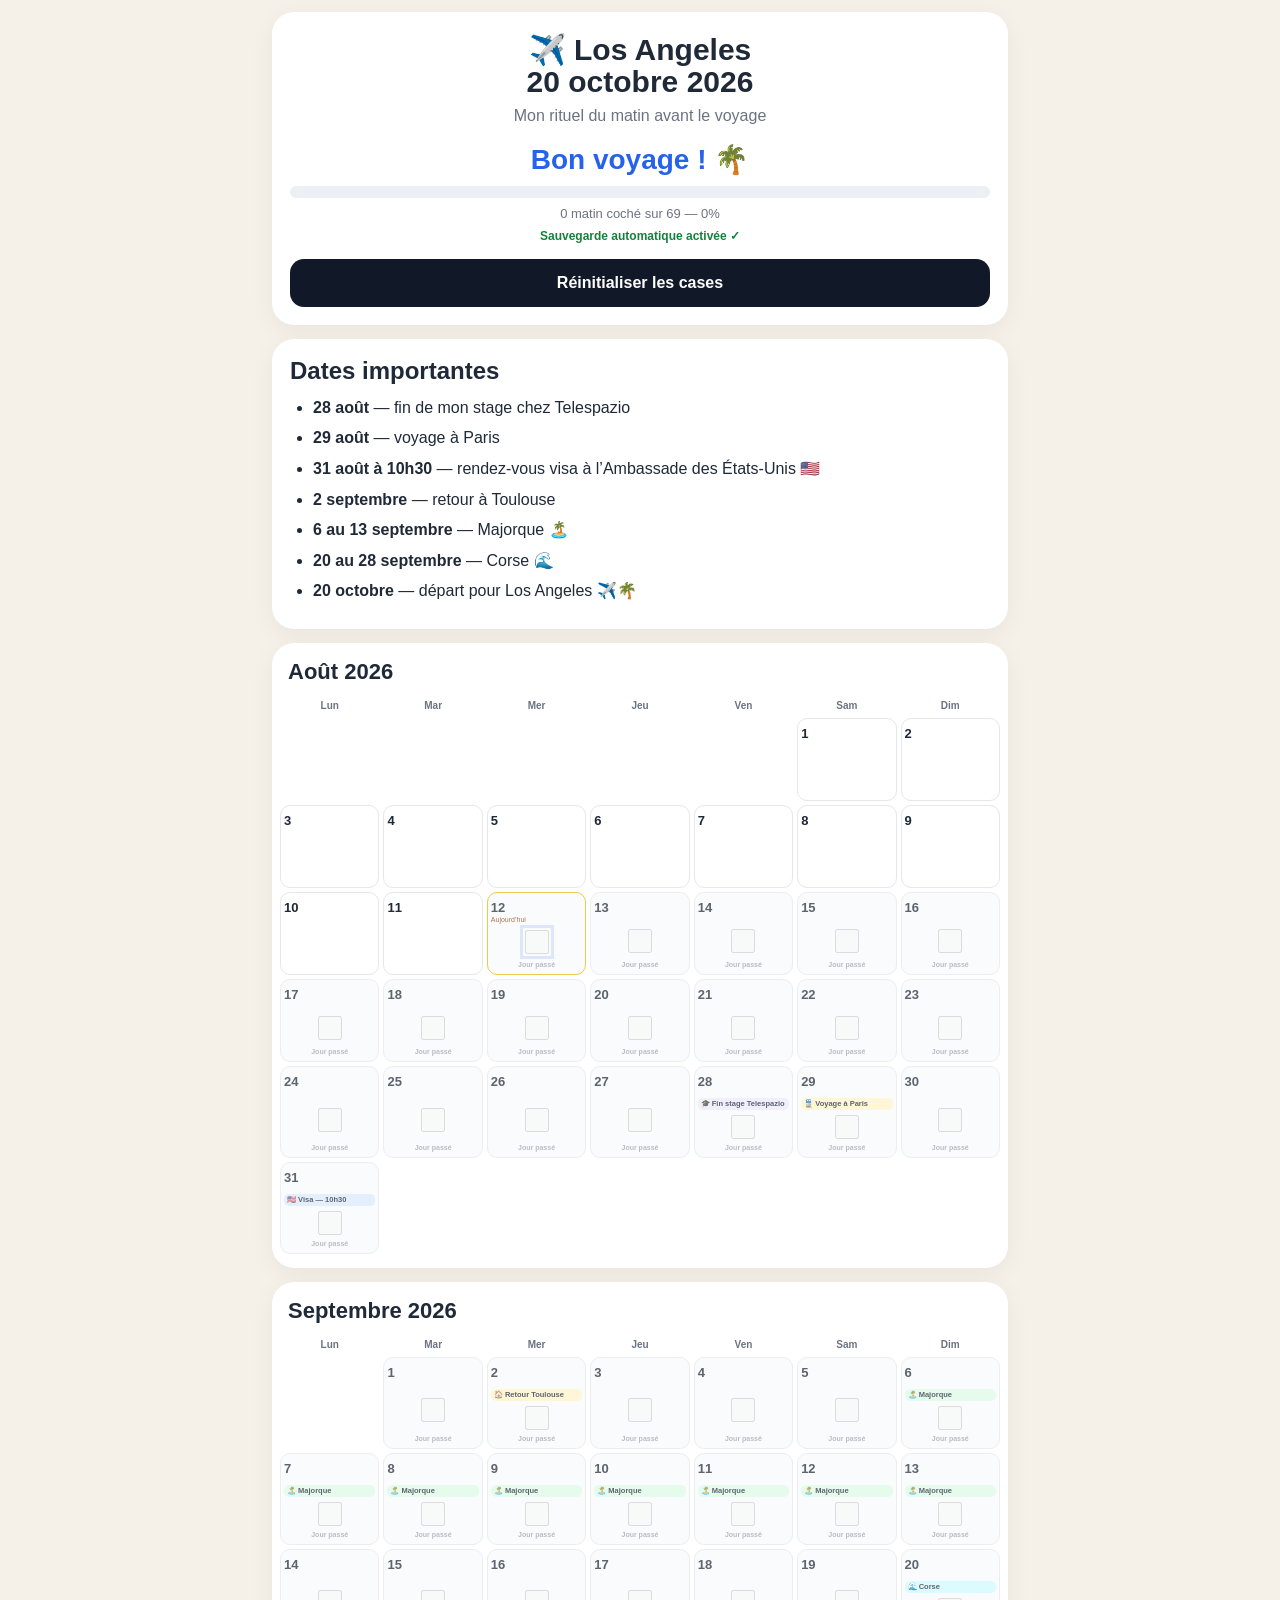
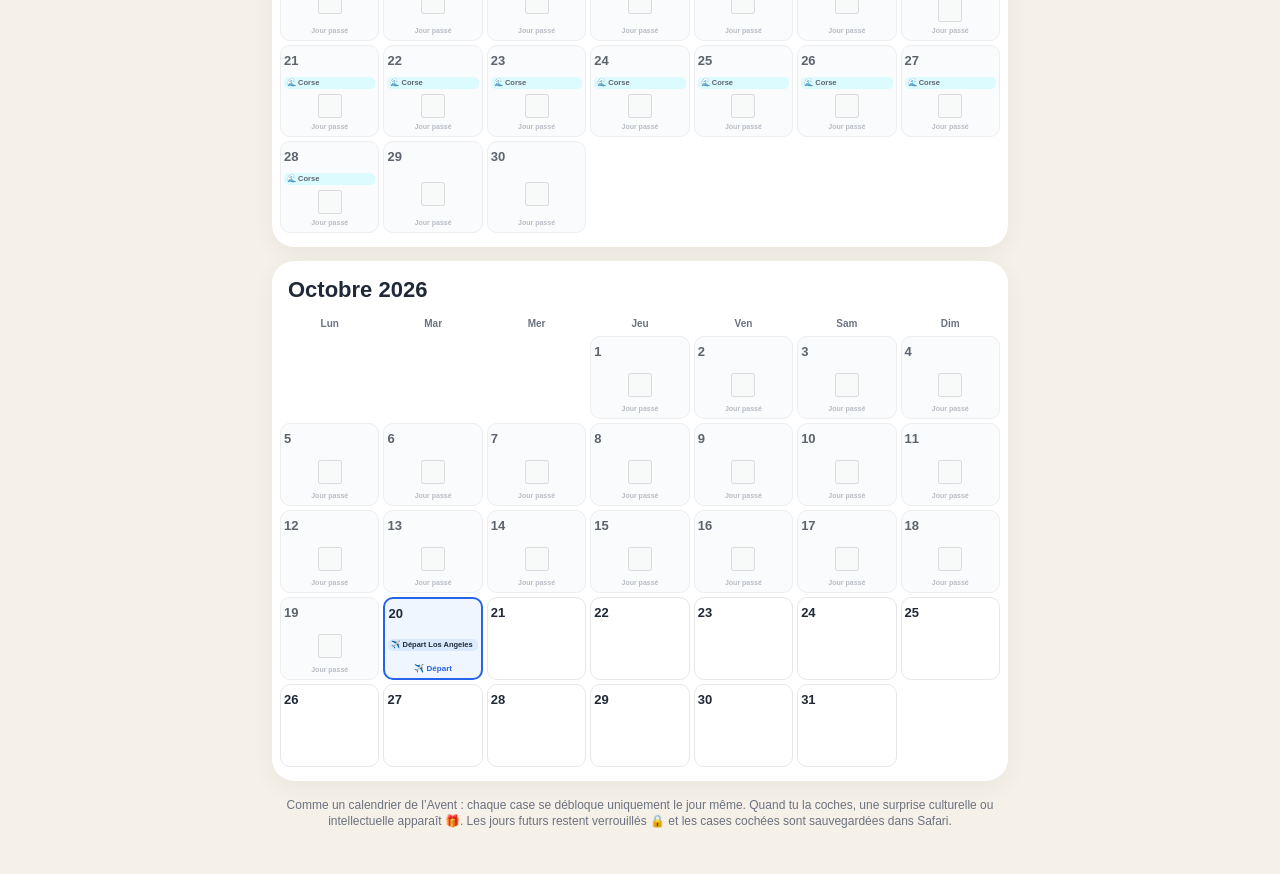
==== commit ab7dbfb4: "Remove emoji from important dates header" ====
--- a/calendrier_los_angeles_avent_articles.html
+++ b/calendrier_los_angeles_avent_articles.html
@@ -172,7 +172,7 @@
 </section>
 
 <section class="card dates">
-  <h2>📌 Dates importantes</h2>
+  <h2>Dates importantes</h2>
   <ul>
     <li><strong>28 août</strong> — fin de mon stage chez Telespazio</li>
     <li><strong>29 août</strong> — voyage à Paris</li>
